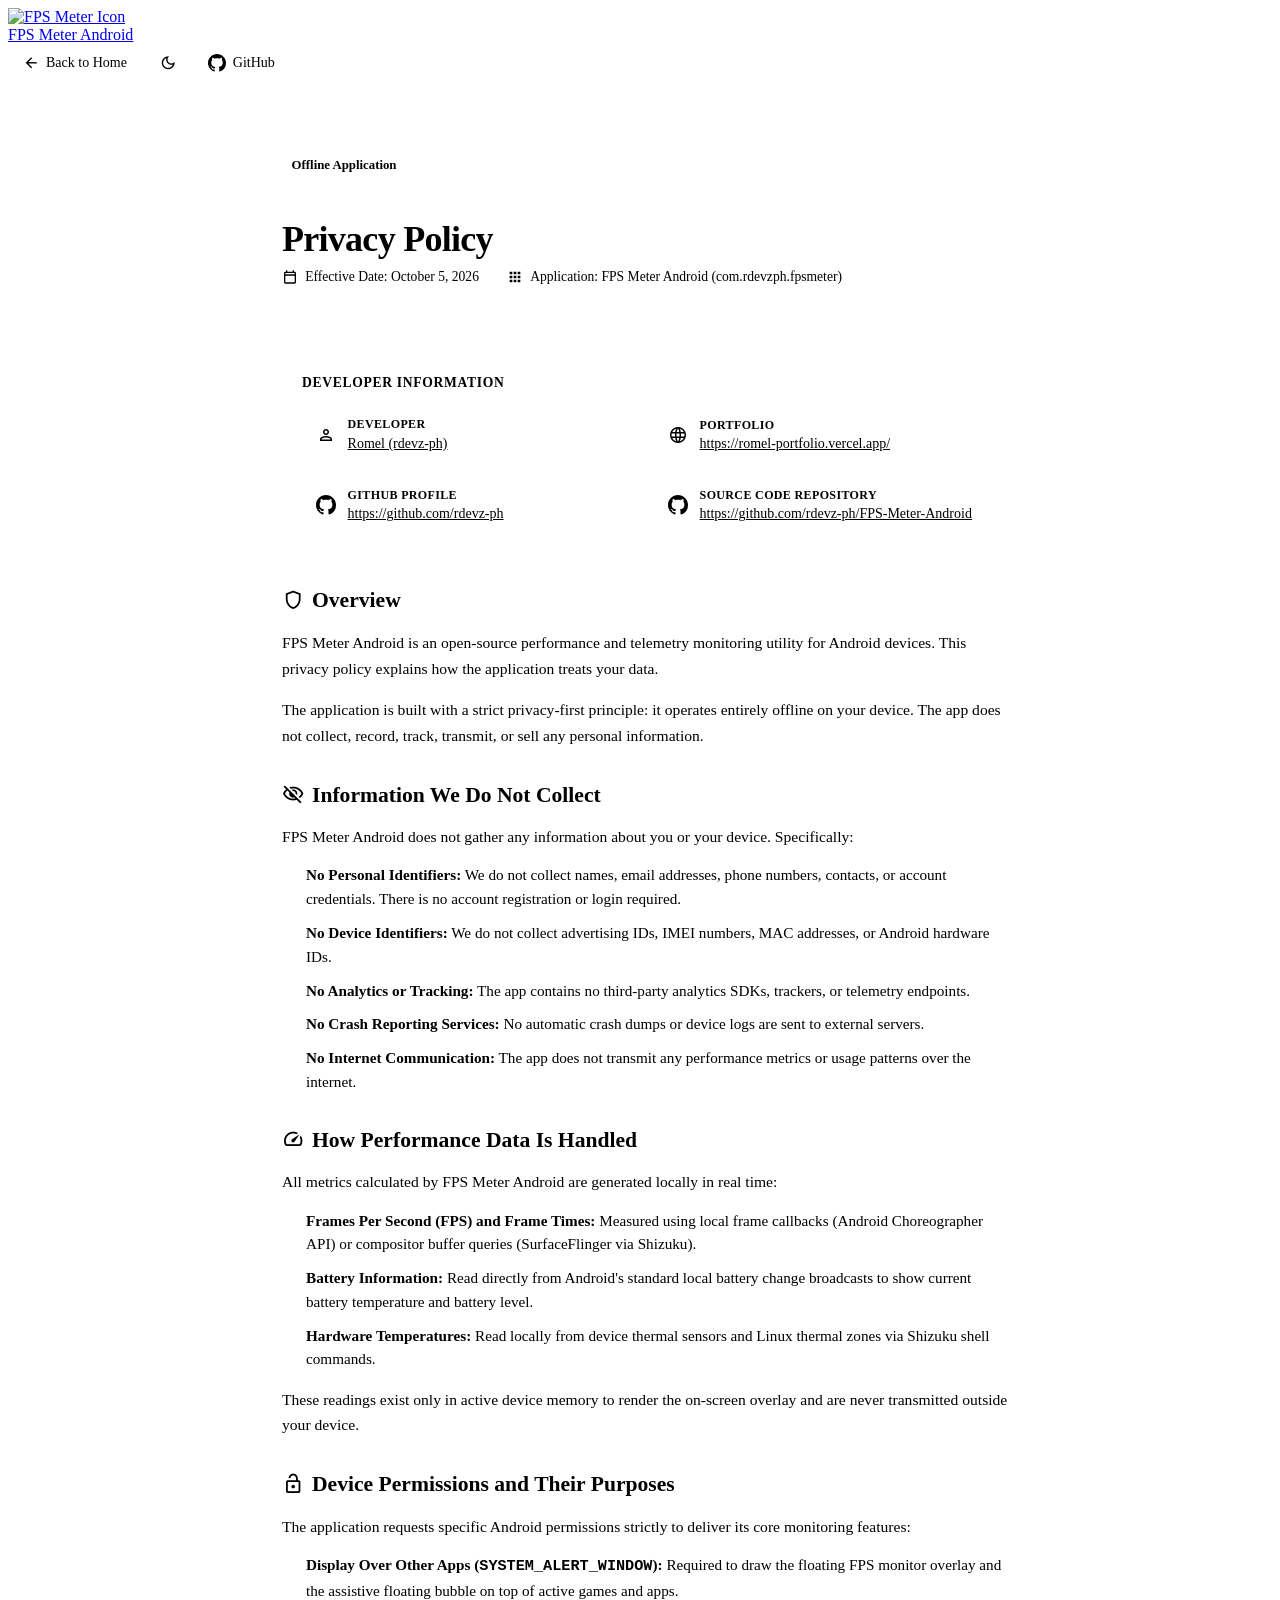
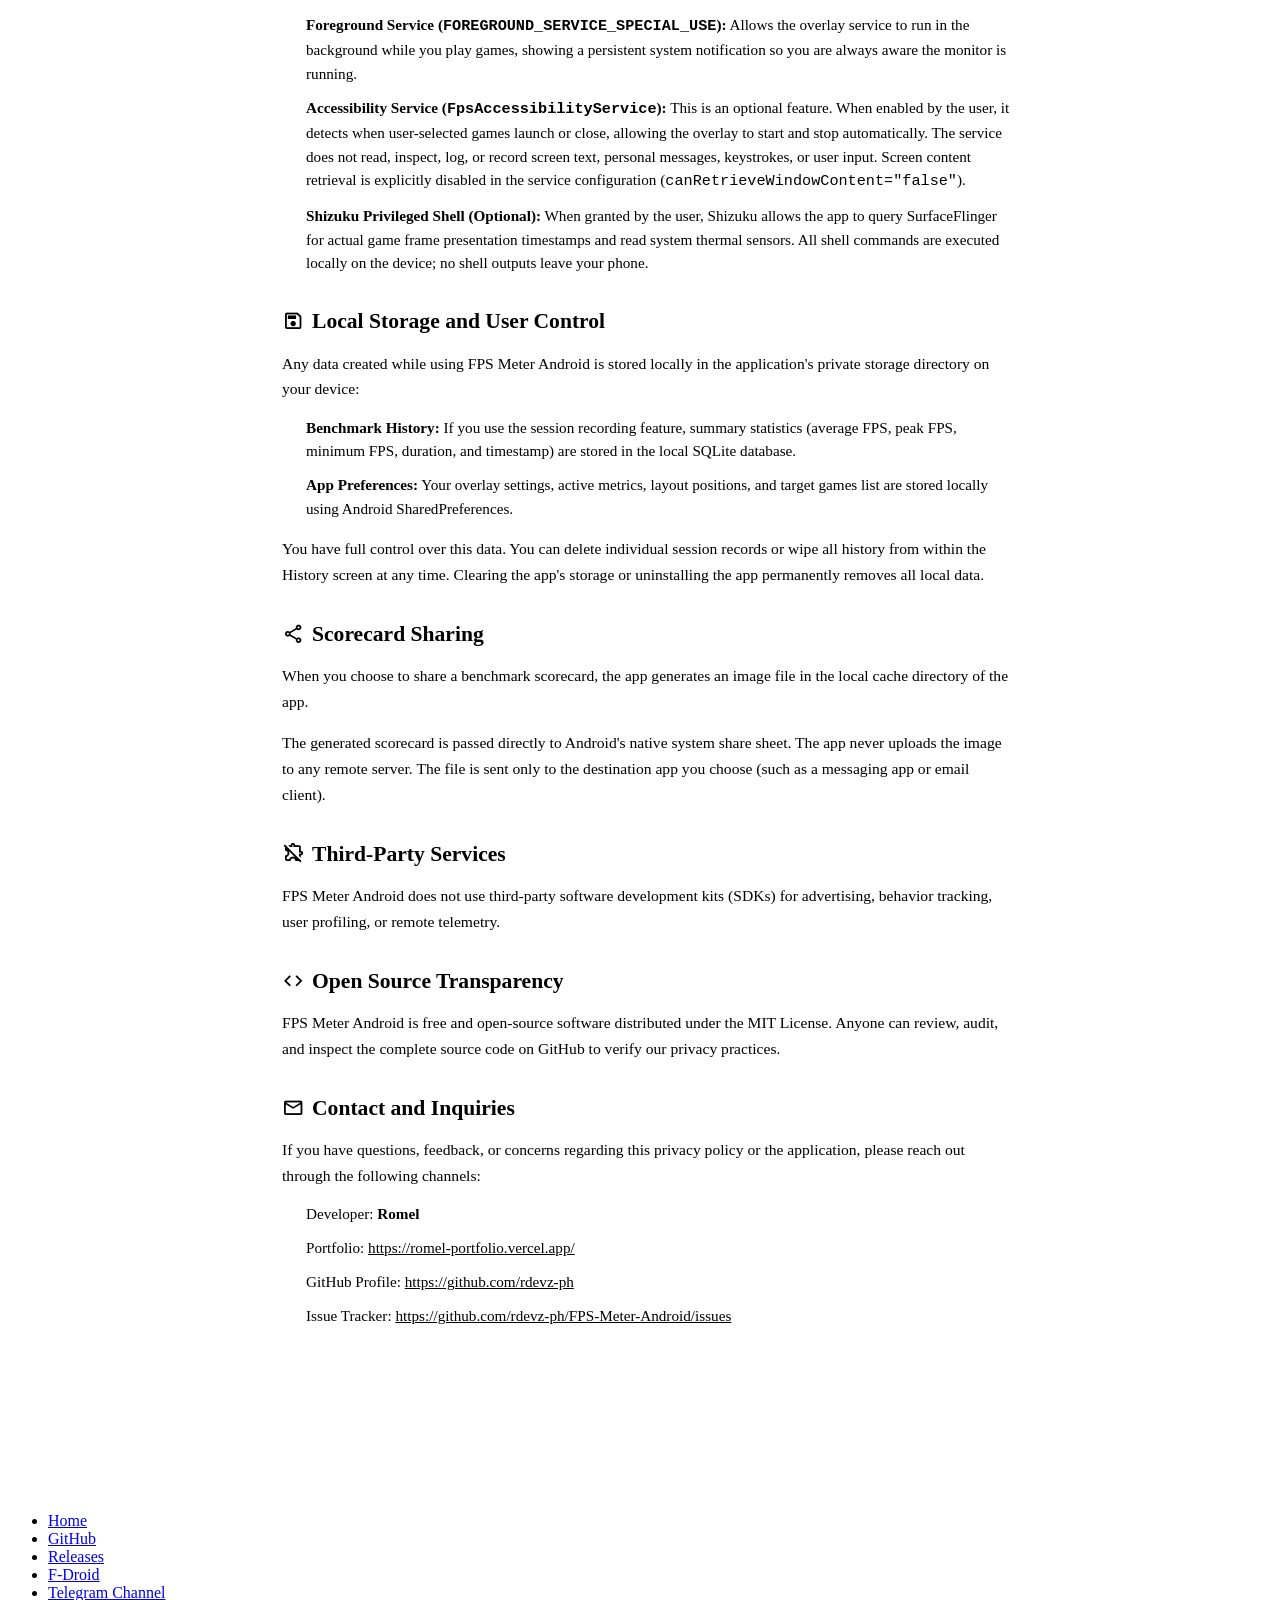
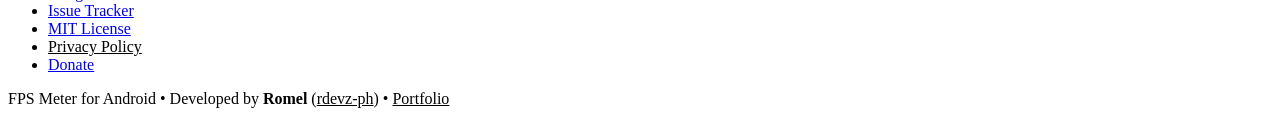
==== docs/privacy.html @ d5bd4526 "feat: bump version to 2.8, add single-line overlay, and telegram link - Bump versionName to 2.8 - Ad" ====
<!DOCTYPE html>
<html lang="en" data-theme="dark">

<head>
  <meta charset="UTF-8">
  <meta name="viewport" content="width=device-width, initial-scale=1.0">
  <title>Privacy Policy - FPS Meter for Android</title>

  <!-- SEO & Social Meta -->
  <meta name="description"
    content="Privacy Policy for FPS Meter Android. 100% offline, zero data collection, zero analytics, and zero tracking.">
  <meta name="keywords"
    content="FPS Meter, Android, Privacy Policy, Offline, Open Source, Shizuku">
  <meta name="author" content="Romel (rdevz-ph)">

  <meta property="og:title" content="Privacy Policy - FPS Meter for Android">
  <meta property="og:description"
    content="Privacy Policy for FPS Meter Android. 100% offline, zero data collection, zero analytics, and zero tracking.">
  <meta property="og:image" content="assets/icon.png">
  <meta property="og:type" content="website">

  <!-- Favicon -->
  <link rel="icon" type="image/png" href="assets/icon.png">
  <link rel="apple-touch-icon" href="assets/icon.png">

  <!-- Google Fonts: Roboto & JetBrains Mono -->
  <link rel="preconnect" href="https://fonts.googleapis.com">
  <link rel="preconnect" href="https://fonts.gstatic.com" crossorigin>
  <link
    href="https://fonts.googleapis.com/css2?family=Roboto:wght@400;500;700&family=JetBrains+Mono:wght@500;600&display=swap"
    rel="stylesheet">

  <!-- Material Symbols Outlined -->
  <link
    href="https://fonts.googleapis.com/css2?family=Material+Symbols+Outlined:opsz,wght,FILL,GRAD@20..48,100..700,0..1,-50..200"
    rel="stylesheet">

  <link rel="stylesheet" href="style.css">

  <style>
    *, *::before, *::after {
      box-sizing: border-box;
    }

    body {
      overflow-x: hidden;
      width: 100%;
    }

    .policy-container {
      max-width: 860px;
      margin: 0 auto;
      padding: 2rem 1.5rem 5rem;
      width: 100%;
    }

    .policy-card {
      background-color: var(--md-sys-color-surface-container);
      border: 1px solid var(--md-sys-color-outline-variant);
      border-radius: var(--md-sys-shape-corner-extra-large);
      padding: 2.5rem;
      margin-bottom: 2rem;
      width: 100%;
    }

    .policy-header {
      margin-bottom: 2rem;
      border-bottom: 1px solid var(--md-sys-color-outline-variant);
      padding-bottom: 1.5rem;
    }

    .policy-title {
      font-size: 2.25rem;
      font-weight: 700;
      color: var(--md-sys-color-on-surface);
      margin-bottom: 0.5rem;
      letter-spacing: -0.02em;
      line-height: 1.2;
    }

    .policy-meta {
      display: flex;
      flex-wrap: wrap;
      align-items: center;
      gap: 0.75rem 1.75rem;
      font-size: 0.85rem;
      color: var(--md-sys-color-on-surface-variant);
    }

    .policy-meta-item {
      display: inline-flex;
      align-items: center;
      gap: 0.45rem;
      min-width: 0;
    }

    .policy-meta-icon {
      width: 16px;
      height: 16px;
      flex-shrink: 0;
      color: var(--md-sys-color-on-surface-variant);
      display: inline-block;
      user-select: none;
      -webkit-user-select: none;
    }

    .policy-meta-text {
      line-height: 1.25;
      font-size: 0.85rem;
      overflow-wrap: anywhere;
    }

    /* Responsive Developer Information Box */
    .dev-box {
      background-color: var(--md-sys-color-surface-container-high);
      border: 1px solid var(--md-sys-color-outline-variant);
      border-radius: var(--md-sys-shape-corner-large);
      padding: 1.25rem;
      margin: 1.5rem 0 2rem;
    }

    .dev-box h3 {
      font-size: 0.85rem;
      font-weight: 600;
      color: var(--md-sys-color-primary);
      margin-bottom: 0.85rem;
      text-transform: uppercase;
      letter-spacing: 0.05em;
    }

    .dev-grid {
      display: grid;
      grid-template-columns: repeat(auto-fit, minmax(280px, 1fr));
      gap: 0.75rem;
    }

    .dev-item {
      display: flex;
      align-items: center;
      gap: 0.75rem;
      padding: 0.75rem 0.85rem;
      background-color: var(--md-sys-color-surface-container);
      border: 1px solid var(--md-sys-color-outline-variant);
      border-radius: var(--md-sys-shape-corner-medium);
      min-width: 0;
    }

    .dev-icon {
      color: var(--md-sys-color-primary);
      font-size: 1.25rem;
      width: 1.25rem;
      height: 1.25rem;
      display: inline-flex;
      align-items: center;
      justify-content: center;
      flex-shrink: 0;
      line-height: 1;
    }

    .dev-info {
      display: flex;
      flex-direction: column;
      gap: 0.2rem;
      min-width: 0;
      flex: 1;
    }

    .dev-label {
      font-size: 0.75rem;
      font-weight: 600;
      color: var(--md-sys-color-on-surface-variant);
      text-transform: uppercase;
      letter-spacing: 0.03em;
    }

    .dev-value {
      font-size: 0.9rem;
      color: var(--md-sys-color-on-surface);
      overflow-wrap: anywhere;
      word-break: break-word;
    }

    .dev-link {
      font-size: 0.875rem;
      color: var(--md-sys-color-primary);
      text-decoration: underline;
      font-weight: 500;
      overflow-wrap: anywhere;
      word-break: break-all;
      transition: opacity 0.2s ease;
    }

    .dev-link:hover {
      opacity: 0.8;
    }

    .policy-section {
      margin-bottom: 2rem;
    }

    .policy-section:last-child {
      margin-bottom: 0;
    }

    .policy-section h2 {
      font-size: 1.35rem;
      font-weight: 600;
      color: var(--md-sys-color-on-surface);
      margin-bottom: 0.85rem;
      display: flex;
      align-items: center;
      gap: 0.5rem;
      line-height: 1.3;
    }

    .policy-section h2 .material-symbols-outlined {
      color: var(--md-sys-color-primary);
      font-size: 1.4rem;
      flex-shrink: 0;
    }

    .policy-section p {
      font-size: 0.975rem;
      color: var(--md-sys-color-on-surface-variant);
      line-height: 1.65;
      margin-bottom: 0.85rem;
      overflow-wrap: anywhere;
    }

    .policy-section a {
      color: var(--md-sys-color-primary);
      text-decoration: underline;
      overflow-wrap: anywhere;
      word-break: break-all;
    }

    .policy-section ul {
      list-style: none;
      padding-left: 0;
      margin: 0.75rem 0 1rem;
      display: flex;
      flex-direction: column;
      gap: 0.65rem;
    }

    .policy-section ul li {
      position: relative;
      padding-left: 1.5rem;
      font-size: 0.95rem;
      color: var(--md-sys-color-on-surface-variant);
      line-height: 1.55;
      overflow-wrap: anywhere;
    }

    .policy-section ul li::before {
      content: "";
      position: absolute;
      left: 0.35rem;
      top: 0.55rem;
      width: 6px;
      height: 6px;
      border-radius: 50%;
      background-color: var(--md-sys-color-primary);
    }

    .policy-section strong {
      color: var(--md-sys-color-on-surface);
    }

    .policy-badge {
      display: inline-block;
      padding: 0.2rem 0.6rem;
      font-size: 0.8rem;
      font-weight: 600;
      border-radius: var(--md-sys-shape-corner-small);
      background-color: var(--md-sys-color-primary-container);
      color: var(--md-sys-color-on-primary-container);
      margin-bottom: 0.75rem;
    }

    /* Navigation Action Buttons */
    .nav-actions {
      display: flex;
      align-items: center;
      gap: 0.5rem;
    }

    .nav-btn-link {
      display: inline-flex;
      align-items: center;
      gap: 0.4rem;
      color: var(--md-sys-color-on-surface);
      font-size: 0.875rem;
      font-weight: 500;
      text-decoration: none;
      padding: 0.5rem 0.85rem;
      border-radius: var(--md-sys-shape-corner-full);
      background-color: var(--md-sys-color-surface-container-high);
      border: 1px solid var(--md-sys-color-outline-variant);
      transition: background-color 0.2s ease, color 0.2s ease;
      white-space: nowrap;
    }

    .nav-btn-link:hover {
      background-color: var(--md-sys-color-surface-container-highest);
      color: var(--md-sys-color-primary);
    }

    .theme-btn-round {
      background: transparent;
      border: 1px solid var(--md-sys-color-outline-variant);
      cursor: pointer;
      color: var(--md-sys-color-on-surface);
      display: flex;
      align-items: center;
      justify-content: center;
      width: 2.4rem;
      height: 2.4rem;
      border-radius: 50%;
      background-color: var(--md-sys-color-surface-container-high);
      transition: background-color 0.2s ease, color 0.2s ease;
    }

    .theme-btn-round:hover {
      background-color: var(--md-sys-color-surface-container-highest);
      color: var(--md-sys-color-primary);
    }

    /* Media Queries for Small Screens */
    @media (max-width: 768px) {
      .policy-container {
        padding: 1.25rem 1rem 3.5rem;
      }

      .policy-card {
        padding: 1.75rem 1.25rem;
        border-radius: var(--md-sys-shape-corner-large);
      }

      .policy-title {
        font-size: 1.85rem;
      }

      .dev-grid {
        grid-template-columns: 1fr;
      }
    }

    @media (max-width: 640px) {
      .nav-btn-text {
        display: none;
      }

      .nav-btn-link {
        padding: 0;
        width: 2.4rem;
        height: 2.4rem;
        border-radius: 50%;
        justify-content: center;
      }

      .header-content {
        padding: 0 0.75rem;
      }

      .brand-title {
        font-size: 0.95rem;
      }
    }

    @media (max-width: 480px) {
      .policy-container {
        padding: 0.75rem 0.5rem 2.5rem;
      }

      .policy-card {
        padding: 1.25rem 0.85rem;
        border-radius: var(--md-sys-shape-corner-large);
      }

      .policy-header {
        margin-bottom: 1.5rem;
        padding-bottom: 1.15rem;
      }

      .policy-title {
        font-size: 1.55rem;
      }

      .policy-meta {
        flex-direction: column;
        align-items: flex-start;
        gap: 0.45rem;
      }

      .dev-box {
        padding: 0.95rem 0.75rem;
        margin: 1.25rem 0 1.5rem;
      }

      .dev-item {
        padding: 0.65rem 0.75rem;
      }

      .policy-section h2 {
        font-size: 1.15rem;
      }

      .policy-section p,
      .policy-section ul li {
        font-size: 0.9rem;
      }

      .nav-actions {
        gap: 0.35rem;
      }

      .nav-btn-link,
      .theme-btn-round {
        width: 2.15rem;
        height: 2.15rem;
      }
    }
  </style>
</head>

<body>

  <!-- Top App Bar -->
  <header class="m3-top-app-bar">
    <div class="container header-content">
      <a href="index.html" class="brand-link">
        <img src="assets/icon.png" alt="FPS Meter Icon" class="brand-icon">
        <div class="brand-title">
          FPS Meter
          <span class="brand-badge">Android</span>
        </div>
      </a>

      <!-- Quick Action Buttons -->
      <div class="nav-actions">
        <a href="index.html" class="nav-btn-link" title="Back to Home">
          <span class="material-symbols-outlined" style="font-size: 1.15rem;">arrow_back</span>
          <span class="nav-btn-text">Back to Home</span>
        </a>

        <!-- Theme Switcher -->
        <button id="theme-toggle-btn" class="theme-btn-round" aria-label="Toggle Theme" title="Theme (Dark / AMOLED / Light)">
          <span class="material-symbols-outlined" id="theme-icon" style="font-size: 1.15rem;">dark_mode</span>
        </button>

        <a href="https://github.com/rdevz-ph/FPS-Meter-Android" target="_blank" rel="noopener noreferrer" class="nav-btn-link" title="GitHub Repository">
          <svg viewBox="0 0 24 24" width="18" height="18" fill="currentColor" aria-hidden="true">
            <path d="M12 0C5.37 0 0 5.37 0 12c0 5.31 3.435 9.795 8.205 11.385.6.105.825-.255.825-.57 0-.285-.015-1.23-.015-2.235-3.015.555-3.795-.735-4.035-1.41-.135-.345-.72-1.41-1.23-1.695-.42-.225-1.02-.78-.015-.795.945-.015 1.62.87 1.845 1.23 1.08 1.815 2.805 1.305 3.495.99.105-.78.42-1.305.765-1.605-2.67-.3-5.46-1.335-5.46-5.925 0-1.305.465-2.385 1.23-3.225-.12-.3-.54-1.53.12-3.18 0 0 1.005-.315 3.3 1.23.96-.27 1.98-.405 3-.405s2.04.135 3 .405c2.295-1.56 3.3-1.23 3.3-1.23.66 1.65.24 2.88.12 3.18.765.84 1.23 1.905 1.23 3.225 0 4.605-2.805 5.625-5.475 5.925.435.375.81 1.095.81 2.22 0 1.605-.015 2.895-.015 3.3 0 .315.225.69.825.57A12.02 12.02 0 0 0 24 12c0-6.63-5.37-12-12-12z"/>
          </svg>
          <span class="nav-btn-text">GitHub</span>
        </a>
      </div>
    </div>
  </header>

  <!-- Main Content -->
  <main class="policy-container">
    <article class="policy-card">
      <div class="policy-header">
        <span class="policy-badge">Offline Application</span>
        <h1 class="policy-title">Privacy Policy</h1>
        <div class="policy-meta">
          <div class="policy-meta-item">
            <svg class="policy-meta-icon" viewBox="0 0 24 24" width="16" height="16" fill="currentColor" aria-hidden="true">
              <path d="M19 4h-1V2h-2v2H8V2H6v2H5c-1.11 0-1.99.9-1.99 2L3 20c0 1.1.89 2 2 2h14c1.1 0 2-.9 2-2V6c0-1.1-.9-2-2-2zm0 16H5V10h14v10zm0-12H5V6h14v2z"/>
            </svg>
            <span class="policy-meta-text">Effective Date: October 5, 2026</span>
          </div>
          <div class="policy-meta-item">
            <svg class="policy-meta-icon" viewBox="0 0 24 24" width="16" height="16" fill="currentColor" aria-hidden="true">
              <path d="M4 8h4V4H4v4zm6 12h4v-4h-4v4zm-6 0h4v-4H4v4zm0-6h4v-4H4v4zm6 0h4v-4h-4v4zm6-10v4h4V4h-4zm-6 4h4V4h-4v4zm6 6h4v-4h-4v4zm0 6h4v-4h-4v4z"/>
            </svg>
            <span class="policy-meta-text">Application: FPS Meter Android (com.rdevzph.fpsmeter)</span>
          </div>
        </div>
      </div>

      <!-- Developer Information Box -->
      <div class="dev-box">
        <h3>Developer Information</h3>
        <div class="dev-grid">
          <div class="dev-item">
            <span class="material-symbols-outlined dev-icon">person</span>
            <div class="dev-info">
              <span class="dev-label">Developer</span>
              <span class="dev-value"><a href="https://github.com/rdevz-ph" target="_blank" rel="noopener noreferrer" class="dev-link">Romel (rdevz-ph)</a></span>
            </div>
          </div>
          <div class="dev-item">
            <span class="material-symbols-outlined dev-icon">language</span>
            <div class="dev-info">
              <span class="dev-label">Portfolio</span>
              <a href="https://romel-portfolio.vercel.app/" target="_blank" rel="noopener noreferrer" class="dev-link">https://romel-portfolio.vercel.app/</a>
            </div>
          </div>
          <div class="dev-item">
            <svg class="dev-icon" viewBox="0 0 24 24" width="18" height="18" fill="currentColor" aria-hidden="true">
              <path d="M12 0C5.37 0 0 5.37 0 12c0 5.31 3.435 9.795 8.205 11.385.6.105.825-.255.825-.57 0-.285-.015-1.23-.015-2.235-3.015.555-3.795-.735-4.035-1.41-.135-.345-.72-1.41-1.23-1.695-.42-.225-1.02-.78-.015-.795.945-.015 1.62.87 1.845 1.23 1.08 1.815 2.805 1.305 3.495.99.105-.78.42-1.305.765-1.605-2.67-.3-5.46-1.335-5.46-5.925 0-1.305.465-2.385 1.23-3.225-.12-.3-.54-1.53.12-3.18 0 0 1.005-.315 3.3 1.23.96-.27 1.98-.405 3-.405s2.04.135 3 .405c2.295-1.56 3.3-1.23 3.3-1.23.66 1.65.24 2.88.12 3.18.765.84 1.23 1.905 1.23 3.225 0 4.605-2.805 5.625-5.475 5.925.435.375.81 1.095.81 2.22 0 1.605-.015 2.895-.015 3.3 0 .315.225.69.825.57A12.02 12.02 0 0 0 24 12c0-6.63-5.37-12-12-12z"/>
            </svg>
            <div class="dev-info">
              <span class="dev-label">GitHub Profile</span>
              <a href="https://github.com/rdevz-ph" target="_blank" rel="noopener noreferrer" class="dev-link">https://github.com/rdevz-ph</a>
            </div>
          </div>
          <div class="dev-item">
            <svg class="dev-icon" viewBox="0 0 24 24" width="18" height="18" fill="currentColor" aria-hidden="true">
              <path d="M12 0C5.37 0 0 5.37 0 12c0 5.31 3.435 9.795 8.205 11.385.6.105.825-.255.825-.57 0-.285-.015-1.23-.015-2.235-3.015.555-3.795-.735-4.035-1.41-.135-.345-.72-1.41-1.23-1.695-.42-.225-1.02-.78-.015-.795.945-.015 1.62.87 1.845 1.23 1.08 1.815 2.805 1.305 3.495.99.105-.78.42-1.305.765-1.605-2.67-.3-5.46-1.335-5.46-5.925 0-1.305.465-2.385 1.23-3.225-.12-.3-.54-1.53.12-3.18 0 0 1.005-.315 3.3 1.23.96-.27 1.98-.405 3-.405s2.04.135 3 .405c2.295-1.56 3.3-1.23 3.3-1.23.66 1.65.24 2.88.12 3.18.765.84 1.23 1.905 1.23 3.225 0 4.605-2.805 5.625-5.475 5.925.435.375.81 1.095.81 2.22 0 1.605-.015 2.895-.015 3.3 0 .315.225.69.825.57A12.02 12.02 0 0 0 24 12c0-6.63-5.37-12-12-12z"/>
            </svg>
            <div class="dev-info">
              <span class="dev-label">Source Code Repository</span>
              <a href="https://github.com/rdevz-ph/FPS-Meter-Android" target="_blank" rel="noopener noreferrer" class="dev-link">https://github.com/rdevz-ph/FPS-Meter-Android</a>
            </div>
          </div>
        </div>
      </div>

      <!-- Section 1: Overview -->
      <section class="policy-section">
        <h2>
          <span class="material-symbols-outlined">shield</span>
          Overview
        </h2>
        <p>
          FPS Meter Android is an open-source performance and telemetry monitoring utility for Android devices. This privacy policy explains how the application treats your data.
        </p>
        <p>
          The application is built with a strict privacy-first principle: it operates entirely offline on your device. The app does not collect, record, track, transmit, or sell any personal information.
        </p>
      </section>

      <!-- Section 2: Zero Data Collection -->
      <section class="policy-section">
        <h2>
          <span class="material-symbols-outlined">visibility_off</span>
          Information We Do Not Collect
        </h2>
        <p>
          FPS Meter Android does not gather any information about you or your device. Specifically:
        </p>
        <ul>
          <li><strong>No Personal Identifiers:</strong> We do not collect names, email addresses, phone numbers, contacts, or account credentials. There is no account registration or login required.</li>
          <li><strong>No Device Identifiers:</strong> We do not collect advertising IDs, IMEI numbers, MAC addresses, or Android hardware IDs.</li>
          <li><strong>No Analytics or Tracking:</strong> The app contains no third-party analytics SDKs, trackers, or telemetry endpoints.</li>
          <li><strong>No Crash Reporting Services:</strong> No automatic crash dumps or device logs are sent to external servers.</li>
          <li><strong>No Internet Communication:</strong> The app does not transmit any performance metrics or usage patterns over the internet.</li>
        </ul>
      </section>

      <!-- Section 3: Telemetry Processing -->
      <section class="policy-section">
        <h2>
          <span class="material-symbols-outlined">speed</span>
          How Performance Data Is Handled
        </h2>
        <p>
          All metrics calculated by FPS Meter Android are generated locally in real time:
        </p>
        <ul>
          <li><strong>Frames Per Second (FPS) and Frame Times:</strong> Measured using local frame callbacks (Android Choreographer API) or compositor buffer queries (SurfaceFlinger via Shizuku).</li>
          <li><strong>Battery Information:</strong> Read directly from Android's standard local battery change broadcasts to show current battery temperature and battery level.</li>
          <li><strong>Hardware Temperatures:</strong> Read locally from device thermal sensors and Linux thermal zones via Shizuku shell commands.</li>
        </ul>
        <p>
          These readings exist only in active device memory to render the on-screen overlay and are never transmitted outside your device.
        </p>
      </section>

      <!-- Section 4: Permissions -->
      <section class="policy-section">
        <h2>
          <span class="material-symbols-outlined">lock_open</span>
          Device Permissions and Their Purposes
        </h2>
        <p>
          The application requests specific Android permissions strictly to deliver its core monitoring features:
        </p>
        <ul>
          <li>
            <strong>Display Over Other Apps (<code>SYSTEM_ALERT_WINDOW</code>):</strong>
            Required to draw the floating FPS monitor overlay and the assistive floating bubble on top of active games and apps.
          </li>
          <li>
            <strong>Foreground Service (<code>FOREGROUND_SERVICE_SPECIAL_USE</code>):</strong>
            Allows the overlay service to run in the background while you play games, showing a persistent system notification so you are always aware the monitor is running.
          </li>
          <li>
            <strong>Accessibility Service (<code>FpsAccessibilityService</code>):</strong>
            This is an optional feature. When enabled by the user, it detects when user-selected games launch or close, allowing the overlay to start and stop automatically. The service does not read, inspect, log, or record screen text, personal messages, keystrokes, or user input. Screen content retrieval is explicitly disabled in the service configuration (<code>canRetrieveWindowContent="false"</code>).
          </li>
          <li>
            <strong>Shizuku Privileged Shell (Optional):</strong>
            When granted by the user, Shizuku allows the app to query SurfaceFlinger for actual game frame presentation timestamps and read system thermal sensors. All shell commands are executed locally on the device; no shell outputs leave your phone.
          </li>
        </ul>
      </section>

      <!-- Section 5: Local Storage -->
      <section class="policy-section">
        <h2>
          <span class="material-symbols-outlined">save</span>
          Local Storage and User Control
        </h2>
        <p>
          Any data created while using FPS Meter Android is stored locally in the application's private storage directory on your device:
        </p>
        <ul>
          <li><strong>Benchmark History:</strong> If you use the session recording feature, summary statistics (average FPS, peak FPS, minimum FPS, duration, and timestamp) are stored in the local SQLite database.</li>
          <li><strong>App Preferences:</strong> Your overlay settings, active metrics, layout positions, and target games list are stored locally using Android SharedPreferences.</li>
        </ul>
        <p>
          You have full control over this data. You can delete individual session records or wipe all history from within the History screen at any time. Clearing the app's storage or uninstalling the app permanently removes all local data.
        </p>
      </section>

      <!-- Section 6: Sharing Scorecards -->
      <section class="policy-section">
        <h2>
          <span class="material-symbols-outlined">share</span>
          Scorecard Sharing
        </h2>
        <p>
          When you choose to share a benchmark scorecard, the app generates an image file in the local cache directory of the app.
        </p>
        <p>
          The generated scorecard is passed directly to Android's native system share sheet. The app never uploads the image to any remote server. The file is sent only to the destination app you choose (such as a messaging app or email client).
        </p>
      </section>

      <!-- Section 7: Third-Party Services -->
      <section class="policy-section">
        <h2>
          <span class="material-symbols-outlined">extension_off</span>
          Third-Party Services
        </h2>
        <p>
          FPS Meter Android does not use third-party software development kits (SDKs) for advertising, behavior tracking, user profiling, or remote telemetry.
        </p>
      </section>

      <!-- Section 8: Open Source Transparency -->
      <section class="policy-section">
        <h2>
          <span class="material-symbols-outlined">code</span>
          Open Source Transparency
        </h2>
        <p>
          FPS Meter Android is free and open-source software distributed under the MIT License. Anyone can review, audit, and inspect the complete source code on GitHub to verify our privacy practices.
        </p>
      </section>

      <!-- Section 9: Contact -->
      <section class="policy-section">
        <h2>
          <span class="material-symbols-outlined">mail</span>
          Contact and Inquiries
        </h2>
        <p>
          If you have questions, feedback, or concerns regarding this privacy policy or the application, please reach out through the following channels:
        </p>
        <ul>
          <li>Developer: <strong>Romel</strong></li>
          <li>Portfolio: <a href="https://romel-portfolio.vercel.app/" target="_blank" rel="noopener noreferrer">https://romel-portfolio.vercel.app/</a></li>
          <li>GitHub Profile: <a href="https://github.com/rdevz-ph" target="_blank" rel="noopener noreferrer">https://github.com/rdevz-ph</a></li>
          <li>Issue Tracker: <a href="https://github.com/rdevz-ph/FPS-Meter-Android/issues" target="_blank" rel="noopener noreferrer">https://github.com/rdevz-ph/FPS-Meter-Android/issues</a></li>
        </ul>
      </section>
    </article>
  </main>

  <!-- Footer -->
  <footer class="footer">
    <div class="container footer-content">
      <ul class="footer-links">
        <li><a href="index.html" class="footer-link">Home</a></li>
        <li><a href="https://github.com/rdevz-ph/FPS-Meter-Android" target="_blank" rel="noopener noreferrer" class="footer-link">GitHub</a></li>
        <li><a href="https://github.com/rdevz-ph/FPS-Meter-Android/releases" target="_blank" rel="noopener noreferrer" class="footer-link">Releases</a></li>
        <li><a href="https://f-droid.org/en/packages/com.rdevzph.fpsmeter/" target="_blank" rel="noopener noreferrer" class="footer-link">F-Droid</a></li>
        <li><a href="https://t.me/fpsmeterandroid" target="_blank" rel="noopener noreferrer" class="footer-link">Telegram Channel</a></li>
        <li><a href="https://github.com/rdevz-ph/FPS-Meter-Android/issues" target="_blank" rel="noopener noreferrer" class="footer-link">Issue Tracker</a></li>
        <li><a href="https://github.com/rdevz-ph/FPS-Meter-Android/blob/main/LICENSE" target="_blank" rel="noopener noreferrer" class="footer-link">MIT License</a></li>
        <li><a href="privacy.html" class="footer-link" style="color: var(--md-sys-color-primary); font-weight: 500;">Privacy Policy</a></li>
        <li><a href="donate.html" class="footer-link">Donate</a></li>
      </ul>

      <p class="footer-meta">
        FPS Meter for Android • Developed by <strong>Romel</strong> (<a href="https://github.com/rdevz-ph" target="_blank" rel="noopener noreferrer" style="color: inherit; text-decoration: underline;">rdevz-ph</a>) • <a href="https://romel-portfolio.vercel.app/" target="_blank" rel="noopener noreferrer" style="color: inherit; text-decoration: underline;">Portfolio</a>
      </p>
    </div>
  </footer>

  <!-- Theme Script -->
  <script>
    const THEMES = ['dark', 'amoled', 'light'];
    const THEME_ICONS = {
      'dark': 'dark_mode',
      'amoled': 'contrast',
      'light': 'light_mode'
    };
    const THEME_TITLES = {
      'dark': 'Theme: Dark (Default) - Click to switch to AMOLED Black',
      'amoled': 'Theme: AMOLED Black - Click to switch to Light',
      'light': 'Theme: Light - Click to switch to Dark'
    };

    const themeToggleBtn = document.getElementById('theme-toggle-btn');
    const themeIcon = document.getElementById('theme-icon');

    function applyTheme(themeName) {
      if (!THEMES.includes(themeName)) themeName = 'dark';
      document.documentElement.setAttribute('data-theme', themeName);
      if (themeIcon) themeIcon.textContent = THEME_ICONS[themeName] || 'dark_mode';
      if (themeToggleBtn) themeToggleBtn.title = THEME_TITLES[themeName] || 'Toggle Theme';
      try {
        localStorage.setItem('fpsmeter_theme', themeName);
      } catch (_) {}
    }

    const savedTheme = (() => {
      try {
        return localStorage.getItem('fpsmeter_theme');
      } catch (_) {
        return null;
      }
    })();

    if (savedTheme && THEMES.includes(savedTheme)) {
      applyTheme(savedTheme);
    } else {
      applyTheme('dark');
    }

    if (themeToggleBtn) {
      themeToggleBtn.addEventListener('click', () => {
        const current = document.documentElement.getAttribute('data-theme') || 'dark';
        const nextIdx = (THEMES.indexOf(current) + 1) % THEMES.length;
        applyTheme(THEMES[nextIdx]);
      });
    }
  </script>
</body>

</html>
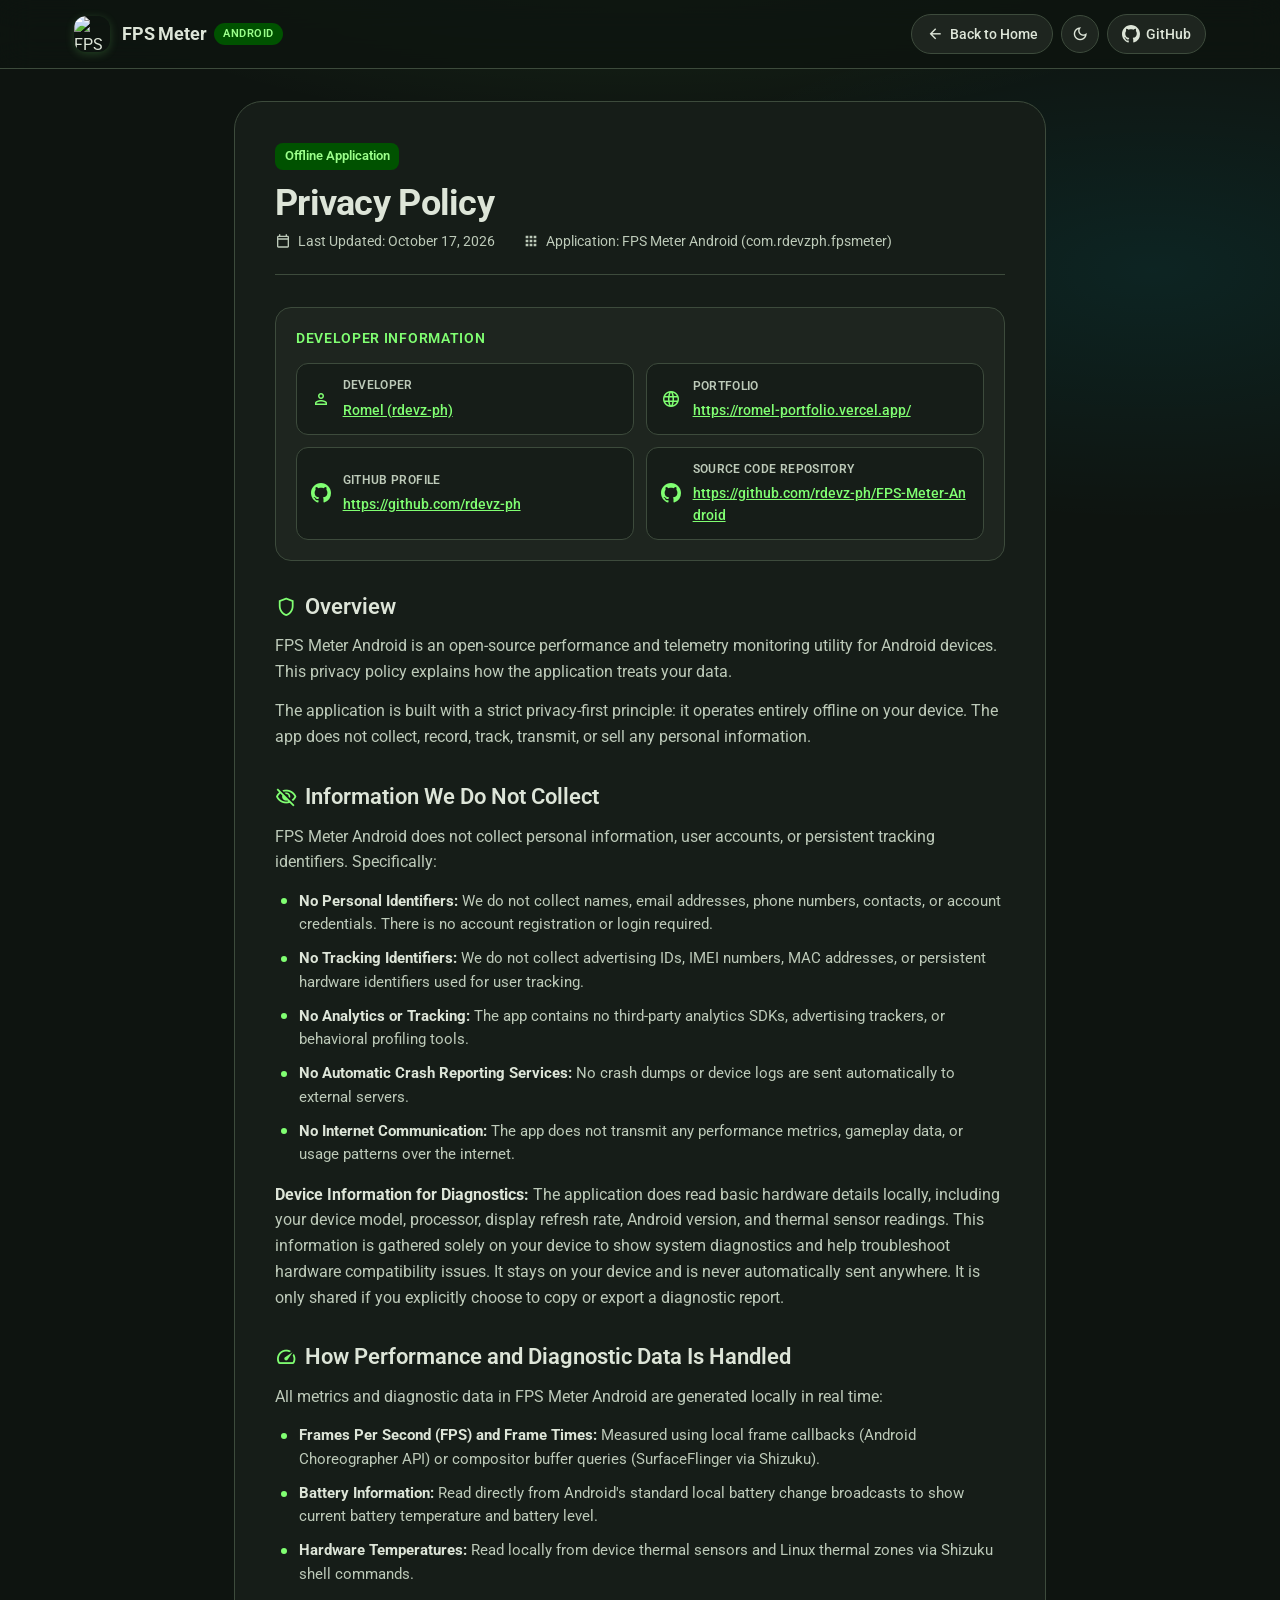
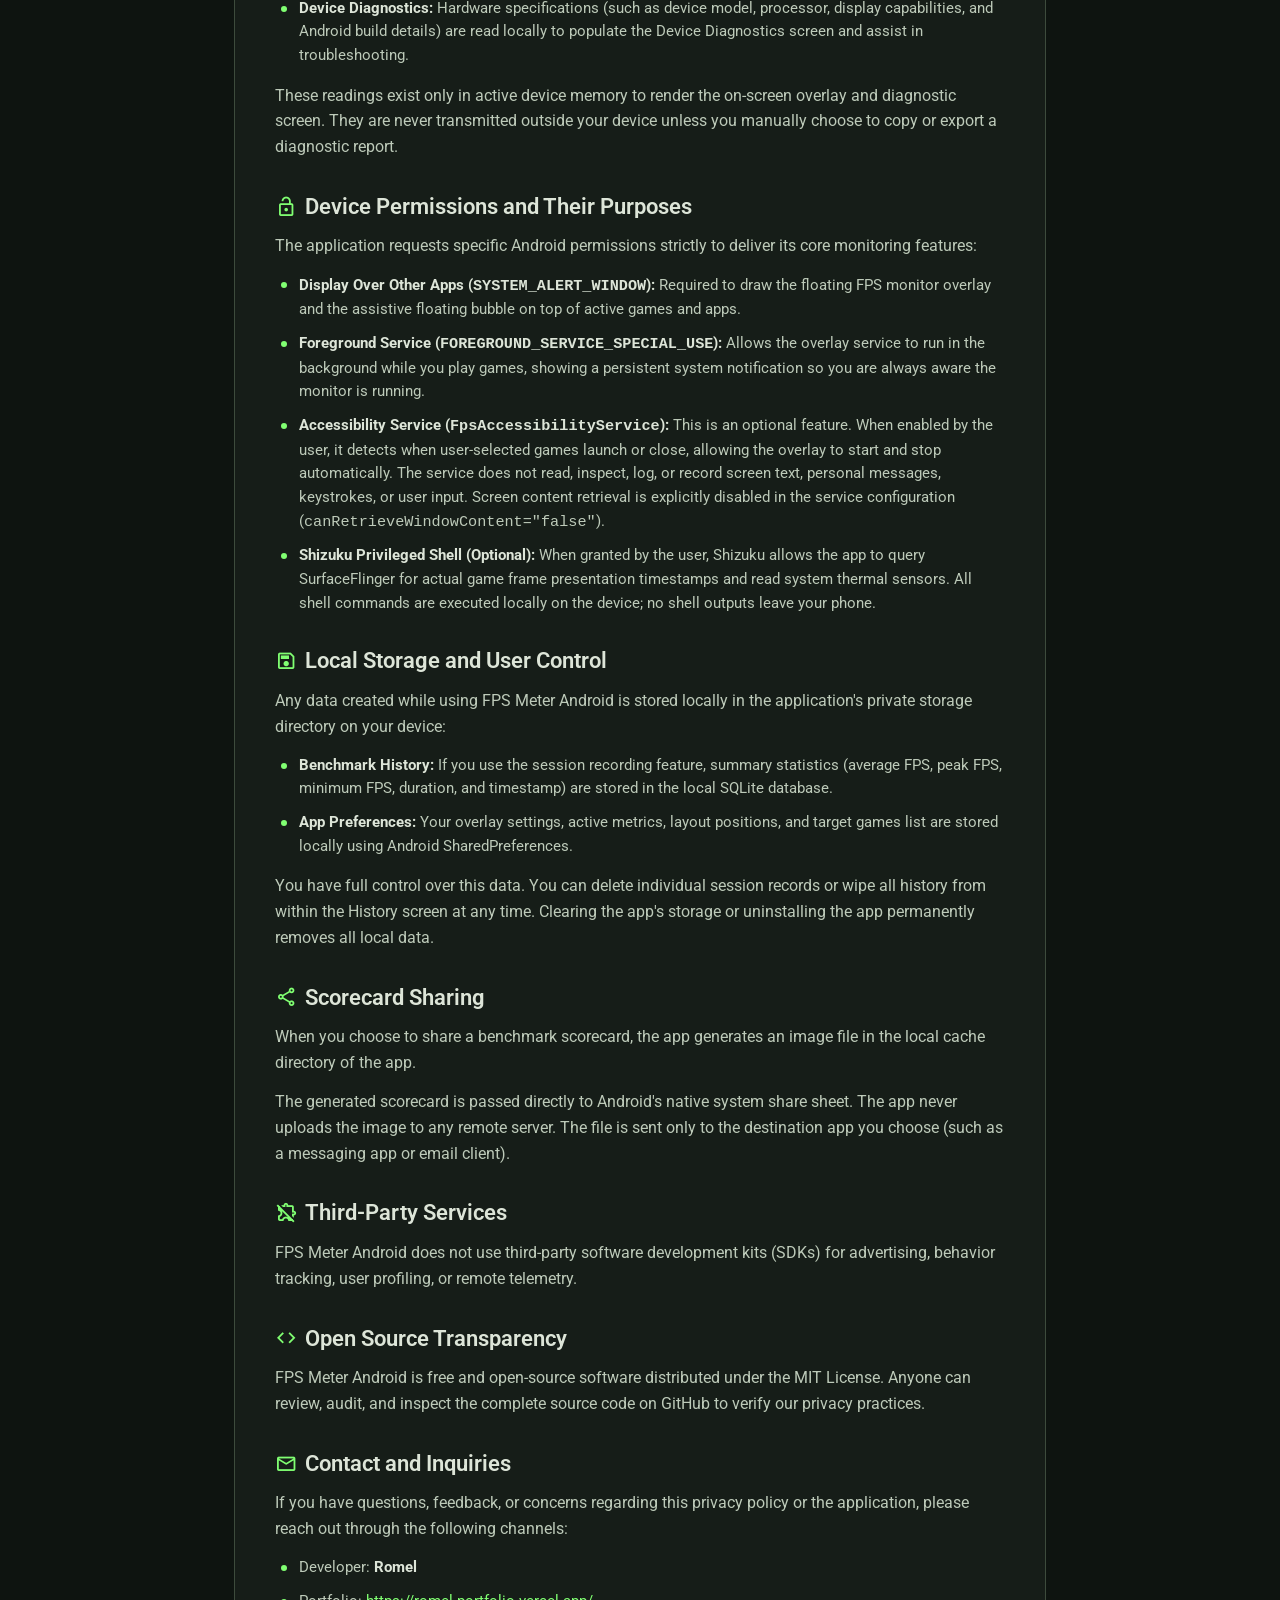
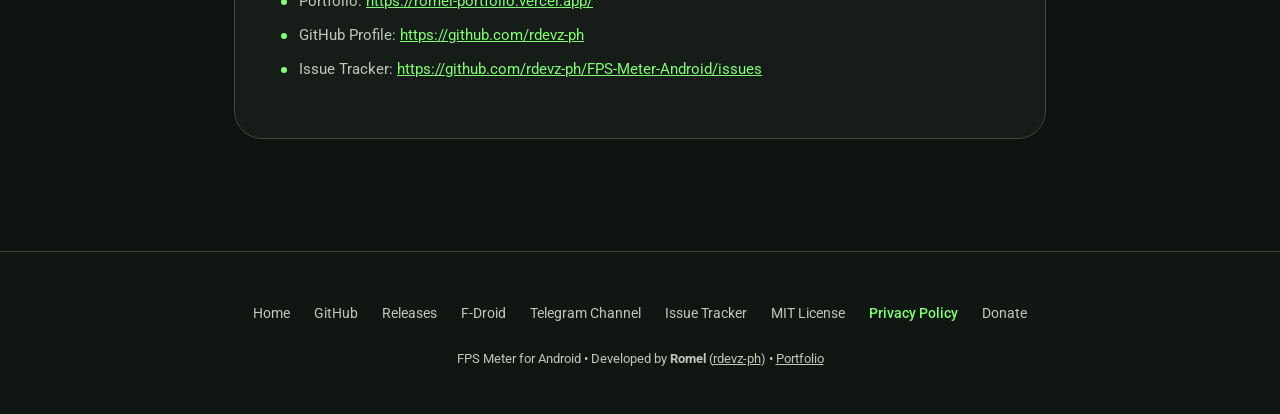
==== commit 61862523: "docs: update privacy policy" ====
--- a/docs/privacy.html
+++ b/docs/privacy.html
@@ -8,14 +8,14 @@
 
   <!-- SEO & Social Meta -->
   <meta name="description"
-    content="Privacy Policy for FPS Meter Android. 100% offline, zero data collection, zero analytics, and zero tracking.">
+    content="Privacy Policy for FPS Meter Android. 100% offline, zero personal data collection, zero analytics, and zero tracking.">
   <meta name="keywords"
     content="FPS Meter, Android, Privacy Policy, Offline, Open Source, Shizuku">
   <meta name="author" content="Romel (rdevz-ph)">
 
   <meta property="og:title" content="Privacy Policy - FPS Meter for Android">
   <meta property="og:description"
-    content="Privacy Policy for FPS Meter Android. 100% offline, zero data collection, zero analytics, and zero tracking.">
+    content="Privacy Policy for FPS Meter Android. 100% offline, zero personal data collection, zero analytics, and zero tracking.">
   <meta property="og:image" content="assets/icon.png">
   <meta property="og:type" content="website">
 
@@ -470,7 +470,7 @@
             <svg class="policy-meta-icon" viewBox="0 0 24 24" width="16" height="16" fill="currentColor" aria-hidden="true">
               <path d="M19 4h-1V2h-2v2H8V2H6v2H5c-1.11 0-1.99.9-1.99 2L3 20c0 1.1.89 2 2 2h14c1.1 0 2-.9 2-2V6c0-1.1-.9-2-2-2zm0 16H5V10h14v10zm0-12H5V6h14v2z"/>
             </svg>
-            <span class="policy-meta-text">Effective Date: October 5, 2026</span>
+            <span class="policy-meta-text">Last Updated: October 17, 2026</span>
           </div>
           <div class="policy-meta-item">
             <svg class="policy-meta-icon" viewBox="0 0 24 24" width="16" height="16" fill="currentColor" aria-hidden="true">
@@ -534,40 +534,44 @@
         </p>
       </section>
 
-      <!-- Section 2: Zero Data Collection -->
+      <!-- Section 2: Information We Do Not Collect -->
       <section class="policy-section">
         <h2>
           <span class="material-symbols-outlined">visibility_off</span>
           Information We Do Not Collect
         </h2>
         <p>
-          FPS Meter Android does not gather any information about you or your device. Specifically:
+          FPS Meter Android does not collect personal information, user accounts, or persistent tracking identifiers. Specifically:
         </p>
         <ul>
           <li><strong>No Personal Identifiers:</strong> We do not collect names, email addresses, phone numbers, contacts, or account credentials. There is no account registration or login required.</li>
-          <li><strong>No Device Identifiers:</strong> We do not collect advertising IDs, IMEI numbers, MAC addresses, or Android hardware IDs.</li>
-          <li><strong>No Analytics or Tracking:</strong> The app contains no third-party analytics SDKs, trackers, or telemetry endpoints.</li>
-          <li><strong>No Crash Reporting Services:</strong> No automatic crash dumps or device logs are sent to external servers.</li>
-          <li><strong>No Internet Communication:</strong> The app does not transmit any performance metrics or usage patterns over the internet.</li>
+          <li><strong>No Tracking Identifiers:</strong> We do not collect advertising IDs, IMEI numbers, MAC addresses, or persistent hardware identifiers used for user tracking.</li>
+          <li><strong>No Analytics or Tracking:</strong> The app contains no third-party analytics SDKs, advertising trackers, or behavioral profiling tools.</li>
+          <li><strong>No Automatic Crash Reporting Services:</strong> No crash dumps or device logs are sent automatically to external servers.</li>
+          <li><strong>No Internet Communication:</strong> The app does not transmit any performance metrics, gameplay data, or usage patterns over the internet.</li>
         </ul>
-      </section>
-
-      <!-- Section 3: Telemetry Processing -->
+        <p>
+          <strong>Device Information for Diagnostics:</strong> The application does read basic hardware details locally, including your device model, processor, display refresh rate, Android version, and thermal sensor readings. This information is gathered solely on your device to show system diagnostics and help troubleshoot hardware compatibility issues. It stays on your device and is never automatically sent anywhere. It is only shared if you explicitly choose to copy or export a diagnostic report.
+        </p>
+      </section>
+
+      <!-- Section 3: Telemetry and Diagnostic Processing -->
       <section class="policy-section">
         <h2>
           <span class="material-symbols-outlined">speed</span>
-          How Performance Data Is Handled
-        </h2>
-        <p>
-          All metrics calculated by FPS Meter Android are generated locally in real time:
+          How Performance and Diagnostic Data Is Handled
+        </h2>
+        <p>
+          All metrics and diagnostic data in FPS Meter Android are generated locally in real time:
         </p>
         <ul>
           <li><strong>Frames Per Second (FPS) and Frame Times:</strong> Measured using local frame callbacks (Android Choreographer API) or compositor buffer queries (SurfaceFlinger via Shizuku).</li>
           <li><strong>Battery Information:</strong> Read directly from Android's standard local battery change broadcasts to show current battery temperature and battery level.</li>
           <li><strong>Hardware Temperatures:</strong> Read locally from device thermal sensors and Linux thermal zones via Shizuku shell commands.</li>
+          <li><strong>Device Diagnostics:</strong> Hardware specifications (such as device model, processor, display capabilities, and Android build details) are read locally to populate the Device Diagnostics screen and assist in troubleshooting.</li>
         </ul>
         <p>
-          These readings exist only in active device memory to render the on-screen overlay and are never transmitted outside your device.
+          These readings exist only in active device memory to render the on-screen overlay and diagnostic screen. They are never transmitted outside your device unless you manually choose to copy or export a diagnostic report.
         </p>
       </section>
 
--- a/docs/style.css
+++ b/docs/style.css
@@ -0,0 +1,1555 @@
+/* ==========================================================================
+   FPS Meter Android - Material Design 3 (M3) Web Design System
+   Matches Android Compose App Theme (Dark, AMOLED Dark, Light)
+   ========================================================================== */
+
+:root,
+html[data-theme="dark"] {
+  /* Material Design 3 - Dark Theme (Matches Compose DarkColors) */
+  --md-sys-color-primary: #80FF72;
+  --md-sys-color-on-primary: #003A00;
+  --md-sys-color-primary-container: #005200;
+  --md-sys-color-on-primary-container: #9BFF8A;
+
+  --md-sys-color-secondary: #B5CCAB;
+  --md-sys-color-on-secondary: #213420;
+  --md-sys-color-secondary-container: #374B35;
+  --md-sys-color-on-secondary-container: #D1E8C6;
+
+  --md-sys-color-tertiary: #A5D3E8;
+  --md-sys-color-on-tertiary: #063543;
+  --md-sys-color-tertiary-container: #224C5B;
+  --md-sys-color-on-tertiary-container: #BFE9FF;
+
+  --md-sys-color-error: #FFB4AB;
+  --md-sys-color-on-error: #690005;
+  --md-sys-color-error-container: #93000A;
+  --md-sys-color-on-error-container: #FFDAD6;
+
+  --md-sys-color-background: #0E1410;
+  --md-sys-color-on-background: #DDE5D8;
+  --md-sys-color-surface: #141A14;
+  --md-sys-color-surface-dim: #0E1410;
+  --md-sys-color-surface-bright: #373E36;
+  --md-sys-color-surface-container-lowest: #090F0B;
+  --md-sys-color-surface-container-low: #101712;
+  --md-sys-color-surface-container: #161D18;
+  --md-sys-color-surface-container-high: #1E251F;
+  --md-sys-color-surface-container-highest: #283029;
+  --md-sys-color-on-surface: #DDE5D8;
+  --md-sys-color-on-surface-variant: #BDCAB9;
+
+  --md-sys-color-outline: #879584;
+  --md-sys-color-outline-variant: #3D4B3C;
+  --md-sys-color-shadow: #000000;
+  --md-sys-color-scrim: #000000;
+
+  /* App Specific Performance / Telemetry Accents */
+  --telemetry-cyan: #00E5FF;
+  --telemetry-cyan-container: rgba(0, 229, 255, 0.12);
+  --telemetry-orange: #FFA726;
+  --telemetry-red: #EF5350;
+  --glow-primary: rgba(128, 255, 114, 0.2);
+
+  --header-bg: rgba(14, 20, 16, 0.85);
+  --card-bg-gradient: linear-gradient(180deg, rgba(22, 29, 24, 0.75) 0%, rgba(16, 23, 18, 0.9) 100%);
+  --hero-radial: radial-gradient(ellipse 80% 50% at 50% -20%, rgba(128, 255, 114, 0.15), transparent 70%),
+                 radial-gradient(ellipse 60% 40% at 90% 30%, rgba(0, 229, 255, 0.08), transparent 70%);
+}
+
+html[data-theme="amoled"] {
+  /* Material Design 3 - Pure AMOLED Black (Matches Compose AmoledDarkColors) */
+  --md-sys-color-primary: #80FF72;
+  --md-sys-color-on-primary: #003A00;
+  --md-sys-color-primary-container: #004400;
+  --md-sys-color-on-primary-container: #9BFF8A;
+
+  --md-sys-color-secondary: #B5CCAB;
+  --md-sys-color-on-secondary: #213420;
+  --md-sys-color-secondary-container: #202620;
+  --md-sys-color-on-secondary-container: #D1E8C6;
+
+  --md-sys-color-tertiary: #A5D3E8;
+  --md-sys-color-on-tertiary: #063543;
+  --md-sys-color-tertiary-container: #1C3038;
+  --md-sys-color-on-tertiary-container: #BFE9FF;
+
+  --md-sys-color-error: #FFB4AB;
+  --md-sys-color-on-error: #690005;
+  --md-sys-color-error-container: #93000A;
+  --md-sys-color-on-error-container: #FFDAD6;
+
+  --md-sys-color-background: #000000;
+  --md-sys-color-on-background: #EEEEEE;
+  --md-sys-color-surface: #000000;
+  --md-sys-color-surface-dim: #000000;
+  --md-sys-color-surface-bright: #222222;
+  --md-sys-color-surface-container-lowest: #000000;
+  --md-sys-color-surface-container-low: #060606;
+  --md-sys-color-surface-container: #0A0A0A;
+  --md-sys-color-surface-container-high: #121212;
+  --md-sys-color-surface-container-highest: #1A1A1A;
+  --md-sys-color-on-surface: #EEEEEE;
+  --md-sys-color-on-surface-variant: #C0C8BF;
+
+  --md-sys-color-outline: #555555;
+  --md-sys-color-outline-variant: #222222;
+  --md-sys-color-shadow: #000000;
+  --md-sys-color-scrim: #000000;
+
+  --telemetry-cyan: #00E5FF;
+  --telemetry-cyan-container: rgba(0, 229, 255, 0.12);
+  --telemetry-orange: #FFA726;
+  --telemetry-red: #EF5350;
+  --glow-primary: rgba(128, 255, 114, 0.15);
+
+  --header-bg: rgba(0, 0, 0, 0.88);
+  --card-bg-gradient: linear-gradient(180deg, #0A0A0A 0%, #000000 100%);
+  --hero-radial: radial-gradient(ellipse 70% 40% at 50% -10%, rgba(128, 255, 114, 0.12), transparent 70%);
+}
+
+html[data-theme="light"] {
+  /* Material Design 3 - Light Theme (Matches Compose LightColors) */
+  --md-sys-color-primary: #1B6E17;
+  --md-sys-color-on-primary: #FFFFFF;
+  --md-sys-color-primary-container: #9BFF8A;
+  --md-sys-color-on-primary-container: #002200;
+
+  --md-sys-color-secondary: #4E6B4C;
+  --md-sys-color-on-secondary: #FFFFFF;
+  --md-sys-color-secondary-container: #D1E8C6;
+  --md-sys-color-on-secondary-container: #0B210D;
+
+  --md-sys-color-tertiary: #3A6472;
+  --md-sys-color-on-tertiary: #FFFFFF;
+  --md-sys-color-tertiary-container: #BFE9FF;
+  --md-sys-color-on-tertiary-container: #001F28;
+
+  --md-sys-color-error: #BA1A1A;
+  --md-sys-color-on-error: #FFFFFF;
+  --md-sys-color-error-container: #FFDAD6;
+  --md-sys-color-on-error-container: #410002;
+
+  --md-sys-color-background: #F6FBF1;
+  --md-sys-color-on-background: #181D17;
+  --md-sys-color-surface: #F6FBF1;
+  --md-sys-color-surface-dim: #D7DCD3;
+  --md-sys-color-surface-bright: #F6FBF1;
+  --md-sys-color-surface-container-lowest: #FFFFFF;
+  --md-sys-color-surface-container-low: #F0F5EB;
+  --md-sys-color-surface-container: #EAEFE5;
+  --md-sys-color-surface-container-high: #E4EADF;
+  --md-sys-color-surface-container-highest: #DEE4DA;
+  --md-sys-color-on-surface: #181D17;
+  --md-sys-color-on-surface-variant: #414941;
+
+  --md-sys-color-outline: #717971;
+  --md-sys-color-outline-variant: #C1C9BF;
+  --md-sys-color-shadow: rgba(0, 0, 0, 0.12);
+  --md-sys-color-scrim: rgba(0, 0, 0, 0.38);
+
+  --telemetry-cyan: #00838F;
+  --telemetry-cyan-container: #E0F7FA;
+  --telemetry-orange: #E65100;
+  --telemetry-red: #C62828;
+  --glow-primary: rgba(27, 110, 23, 0.15);
+
+  --header-bg: rgba(246, 251, 241, 0.9);
+  --card-bg-gradient: linear-gradient(180deg, #FFFFFF 0%, #F0F5EB 100%);
+  --hero-radial: radial-gradient(ellipse 80% 50% at 50% -20%, rgba(155, 255, 138, 0.35), transparent 70%),
+                 radial-gradient(ellipse 60% 40% at 90% 30%, rgba(191, 233, 255, 0.3), transparent 70%);
+}
+
+/* Material Design 3 Shape Tokens */
+:root {
+  --md-sys-shape-corner-none: 0px;
+  --md-sys-shape-corner-extra-small: 4px;
+  --md-sys-shape-corner-small: 8px;
+  --md-sys-shape-corner-medium: 12px;
+  --md-sys-shape-corner-large: 16px;
+  --md-sys-shape-corner-extra-large: 28px;
+  --md-sys-shape-corner-full: 9999px;
+
+  /* Fonts */
+  --font-sans: 'Roboto', -apple-system, BlinkMacSystemFont, 'Segoe UI', system-ui, sans-serif;
+  --font-mono: 'JetBrains Mono', 'Fira Code', Menlo, Monaco, Consolas, monospace;
+
+  /* Material 3 Component Custom Properties Bridge */
+  --md-filled-button-container-color: var(--md-sys-color-primary);
+  --md-filled-button-label-text-color: var(--md-sys-color-on-primary);
+  --md-filled-button-icon-color: var(--md-sys-color-on-primary);
+  --md-filled-button-container-shape: var(--md-sys-shape-corner-full);
+
+  --md-outlined-button-outline-color: var(--md-sys-color-outline);
+  --md-outlined-button-label-text-color: var(--md-sys-color-primary);
+  --md-outlined-button-icon-color: var(--md-sys-color-primary);
+  --md-outlined-button-container-shape: var(--md-sys-shape-corner-full);
+
+  --md-tonal-button-container-color: var(--md-sys-color-secondary-container);
+  --md-tonal-button-label-text-color: var(--md-sys-color-on-secondary-container);
+  --md-tonal-button-icon-color: var(--md-sys-color-on-secondary-container);
+  --md-tonal-button-container-shape: var(--md-sys-shape-corner-full);
+
+  --md-primary-tab-active-indicator-color: var(--md-sys-color-primary);
+  --md-primary-tab-active-label-text-color: var(--md-sys-color-primary);
+  --md-primary-tab-active-icon-color: var(--md-sys-color-primary);
+  --md-primary-tab-label-text-color: var(--md-sys-color-on-surface-variant);
+  --md-primary-tab-icon-color: var(--md-sys-color-on-surface-variant);
+
+  --md-chip-container-shape: var(--md-sys-shape-corner-full);
+}
+
+/* Base & Reset */
+*, *::before, *::after {
+  box-sizing: border-box;
+}
+
+body, h1, h2, h3, h4, h5, h6, p, ul, ol, figure, blockquote, dl, dd {
+  margin: 0;
+  padding: 0;
+}
+
+html {
+  font-family: var(--font-sans);
+  background-color: var(--md-sys-color-background);
+  color: var(--md-sys-color-on-background);
+  scroll-behavior: smooth;
+  -webkit-font-smoothing: antialiased;
+  -moz-osx-font-smoothing: grayscale;
+  overflow-x: hidden;
+  overflow-x: clip;
+  max-width: 100vw;
+  width: 100%;
+}
+
+body {
+  min-height: 100vh;
+  display: flex;
+  flex-direction: column;
+  background-color: var(--md-sys-color-background);
+  background-image: var(--hero-radial);
+  background-attachment: fixed;
+  overflow-x: hidden;
+  overflow-x: clip;
+  max-width: 100vw;
+  width: 100%;
+  line-height: 1.6;
+  transition: background-color 0.3s ease, color 0.3s ease;
+}
+
+a {
+  color: inherit;
+  text-decoration: none;
+}
+
+button {
+  font-family: inherit;
+  cursor: pointer;
+  border: none;
+  background: none;
+}
+
+.material-symbols-outlined {
+  font-family: 'Material Symbols Outlined';
+  font-weight: normal;
+  font-style: normal;
+  font-size: 20px;
+  line-height: 1;
+  letter-spacing: normal;
+  text-transform: none;
+  display: inline-block;
+  white-space: nowrap;
+  word-wrap: normal;
+  direction: ltr;
+  -webkit-font-feature-settings: 'liga';
+  -webkit-font-smoothing: antialiased;
+  vertical-align: middle;
+}
+
+/* Material Component Slotted SVGs */
+md-filled-button svg[slot="icon"],
+md-outlined-button svg[slot="icon"],
+md-tonal-button svg[slot="icon"] {
+  width: 20px;
+  height: 20px;
+  display: inline-flex;
+  align-items: center;
+  justify-content: center;
+  vertical-align: middle;
+  flex-shrink: 0;
+}
+
+/* Layout Container */
+.container {
+  width: 100%;
+  max-width: 1180px;
+  margin: 0 auto;
+  padding: 0 1.5rem;
+  min-width: 0;
+}
+
+/* ==========================================================================
+   Header / M3 Top App Bar
+   ========================================================================== */
+.m3-top-app-bar {
+  position: sticky;
+  top: 0;
+  z-index: 100;
+  width: 100%;
+  max-width: 100vw;
+  background-color: var(--header-bg);
+  backdrop-filter: blur(16px);
+  -webkit-backdrop-filter: blur(16px);
+  border-bottom: 1px solid var(--md-sys-color-outline-variant);
+  transition: background-color 0.3s ease, border-color 0.3s ease;
+}
+
+.header-content {
+  display: flex;
+  align-items: center;
+  justify-content: space-between;
+  height: 4.25rem;
+  gap: 1rem;
+  min-width: 0;
+}
+
+.brand-link {
+  display: flex;
+  align-items: center;
+  gap: 0.75rem;
+  flex-shrink: 0;
+}
+
+.brand-icon {
+  width: 2.25rem;
+  height: 2.25rem;
+  border-radius: var(--md-sys-shape-corner-medium);
+  object-fit: cover;
+  box-shadow: 0 2px 10px var(--glow-primary);
+}
+
+.brand-title {
+  font-size: 1.15rem;
+  font-weight: 700;
+  letter-spacing: -0.01em;
+  display: flex;
+  align-items: center;
+  gap: 0.5rem;
+  color: var(--md-sys-color-on-surface);
+}
+
+.brand-badge {
+  font-size: 0.6875rem;
+  font-weight: 600;
+  text-transform: uppercase;
+  letter-spacing: 0.05em;
+  padding: 0.15rem 0.55rem;
+  background-color: var(--md-sys-color-primary-container);
+  color: var(--md-sys-color-on-primary-container);
+  border-radius: var(--md-sys-shape-corner-full);
+}
+
+/* Center Tabs */
+.header-nav-tabs {
+  display: none;
+  flex: 1;
+  max-width: 580px;
+  margin: 0 auto;
+  --md-primary-tab-container-height: 4.25rem;
+}
+
+@media (min-width: 860px) {
+  .header-nav-tabs {
+    display: flex;
+  }
+}
+
+.header-nav-tabs md-tabs {
+  width: 100%;
+  --md-primary-tab-label-text-size: 0.875rem;
+  --md-primary-tab-label-text-weight: 500;
+}
+
+.header-nav-tabs md-primary-tab {
+  font-family: var(--font-sans);
+}
+
+.nav-actions {
+  display: flex;
+  align-items: center;
+  gap: 0.75rem;
+  flex-shrink: 0;
+}
+
+/* Theme Switcher & Mobile Menu Button */
+#theme-toggle-btn,
+#mobile-menu-btn,
+#drawer-close-btn {
+  --md-icon-button-icon-color: var(--md-sys-color-on-surface);
+}
+
+#theme-toggle-btn {
+  transition: transform 0.2s ease;
+}
+
+#theme-toggle-btn:hover {
+  transform: rotate(15deg);
+}
+
+.mobile-only {
+  display: none !important;
+}
+
+.nav-actions md-outlined-button,
+.nav-actions md-filled-button {
+  --md-filled-button-container-height: 40px;
+  --md-outlined-button-container-height: 40px;
+  --md-filled-button-leading-space: 18px;
+  --md-filled-button-trailing-space: 20px;
+  --md-filled-button-with-leading-icon-leading-space: 16px;
+  --md-filled-button-with-leading-icon-trailing-space: 20px;
+  --md-filled-button-icon-label-space: 8px;
+
+  --md-outlined-button-leading-space: 18px;
+  --md-outlined-button-trailing-space: 20px;
+  --md-outlined-button-with-leading-icon-leading-space: 16px;
+  --md-outlined-button-with-leading-icon-trailing-space: 20px;
+  --md-outlined-button-icon-label-space: 8px;
+  font-size: 0.875rem;
+  font-weight: 600;
+}
+
+/* ==========================================================================
+   Hero Section
+   ========================================================================== */
+.hero-section {
+  padding: 3rem 0 2.5rem;
+  scroll-margin-top: 5rem;
+}
+
+.hero-card {
+  background: var(--card-bg-gradient);
+  border: 1px solid var(--md-sys-color-outline-variant);
+  border-radius: var(--md-sys-shape-corner-extra-large);
+  padding: 2.5rem;
+  box-shadow: 0 10px 30px -10px var(--md-sys-color-shadow);
+  position: relative;
+  overflow: hidden;
+  transition: border-color 0.3s ease, background 0.3s ease;
+}
+
+.hero-top {
+  display: flex;
+  gap: 2rem;
+  align-items: flex-start;
+}
+
+.app-icon-wrapper {
+  flex-shrink: 0;
+}
+
+.app-icon {
+  width: 7.5rem;
+  height: 7.5rem;
+  border-radius: var(--md-sys-shape-corner-extra-large);
+  object-fit: cover;
+  box-shadow: 0 8px 24px var(--glow-primary);
+  background-color: var(--md-sys-color-surface-container);
+  border: 1px solid var(--md-sys-color-outline-variant);
+}
+
+.hero-info {
+  flex: 1;
+  min-width: 0;
+}
+
+.app-title-row {
+  display: flex;
+  align-items: center;
+  gap: 0.75rem;
+  flex-wrap: wrap;
+  margin-bottom: 0.35rem;
+}
+
+.app-name {
+  font-size: 2.25rem;
+  font-weight: 700;
+  letter-spacing: -0.02em;
+  color: var(--md-sys-color-on-surface);
+  line-height: 1.2;
+}
+
+.app-developer {
+  font-size: 0.9375rem;
+  color: var(--md-sys-color-on-surface-variant);
+  margin-bottom: 1rem;
+  display: flex;
+  align-items: center;
+  gap: 0.35rem;
+}
+
+.app-developer span {
+  color: var(--md-sys-color-primary);
+  font-weight: 600;
+}
+
+.verified-icon {
+  width: 1.1rem;
+  height: 1.1rem;
+  display: inline-block;
+  vertical-align: middle;
+}
+
+.app-summary {
+  font-size: 1.05rem;
+  line-height: 1.6;
+  color: var(--md-sys-color-on-surface);
+  max-width: 780px;
+  margin-bottom: 1.25rem;
+}
+
+/* Feature Chips Row */
+.badge-row {
+  display: flex;
+  flex-wrap: wrap;
+  gap: 0.6rem;
+  margin-bottom: 1.5rem;
+  align-items: center;
+}
+
+.badge-row md-assist-chip {
+  --md-assist-chip-container-shape: var(--md-sys-shape-corner-full);
+  --md-assist-chip-container-height: 34px;
+  --md-assist-chip-outline-color: var(--md-sys-color-outline-variant);
+  --md-assist-chip-label-text-color: var(--md-sys-color-on-surface);
+  --md-assist-chip-icon-color: var(--md-sys-color-primary);
+  --md-assist-chip-leading-space: 14px;
+  --md-assist-chip-trailing-space: 14px;
+  --md-assist-chip-with-leading-icon-leading-space: 12px;
+  --md-assist-chip-with-leading-icon-trailing-space: 14px;
+  --md-assist-chip-icon-label-space: 8px;
+  --md-assist-chip-label-text-size: 0.8125rem;
+  --md-assist-chip-label-text-weight: 500;
+  cursor: default;
+  transition: border-color 0.2s ease, background-color 0.2s ease;
+}
+
+.badge-row md-assist-chip:hover {
+  --md-assist-chip-outline-color: var(--md-sys-color-outline);
+}
+
+.badge-row md-assist-chip.highlight-chip {
+  --md-assist-chip-container-color: var(--md-sys-color-surface-container-high);
+  --md-assist-chip-outline-color: var(--md-sys-color-primary);
+  --md-assist-chip-label-text-color: var(--md-sys-color-primary);
+  font-weight: 600;
+  cursor: pointer;
+}
+
+/* Hero CTA Buttons */
+.hero-actions {
+  display: flex;
+  align-items: center;
+  gap: 0.85rem;
+  flex-wrap: wrap;
+  margin-bottom: 1.25rem;
+}
+
+.hero-actions md-filled-button,
+.hero-actions md-outlined-button {
+  --md-filled-button-container-height: 48px;
+  --md-outlined-button-container-height: 48px;
+
+  --md-filled-button-leading-space: 24px;
+  --md-filled-button-trailing-space: 24px;
+  --md-filled-button-with-leading-icon-leading-space: 20px;
+  --md-filled-button-with-leading-icon-trailing-space: 24px;
+  --md-filled-button-icon-label-space: 10px;
+
+  --md-outlined-button-leading-space: 24px;
+  --md-outlined-button-trailing-space: 24px;
+  --md-outlined-button-with-leading-icon-leading-space: 20px;
+  --md-outlined-button-with-leading-icon-trailing-space: 24px;
+  --md-outlined-button-icon-label-space: 10px;
+
+  font-weight: 600;
+  font-size: 0.95rem;
+}
+
+#share-btn {
+  --md-outlined-button-label-text-color: var(--md-sys-color-on-surface);
+}
+
+/* Download APK Button Size Badge */
+.btn-badge {
+  font-family: var(--font-mono);
+  font-size: 0.775rem;
+  font-weight: 700;
+  letter-spacing: 0.03em;
+  padding: 0.2rem 0.65rem;
+  margin-left: 0.65rem;
+  border-radius: var(--md-sys-shape-corner-full);
+  background-color: rgba(0, 0, 0, 0.16);
+  color: var(--md-sys-color-on-primary);
+  border: 1px solid rgba(0, 0, 0, 0.14);
+  vertical-align: middle;
+  line-height: 1.2;
+  display: inline-flex;
+  align-items: center;
+}
+
+html[data-theme="light"] .btn-badge {
+  background-color: rgba(255, 255, 255, 0.22);
+  border-color: rgba(255, 255, 255, 0.35);
+  color: #FFFFFF;
+}
+
+.store-badges-row {
+  display: flex;
+  align-items: center;
+  gap: 1rem;
+  flex-wrap: wrap;
+  margin: 0.85rem 0 0.65rem;
+}
+
+.store-badges-row a img {
+  height: 60px;
+  width: auto;
+  max-width: 100%;
+  border-radius: var(--md-sys-shape-corner-medium);
+  transition: transform 0.2s ease, opacity 0.2s ease;
+}
+
+.store-badges-row a img:hover {
+  transform: translateY(-2px);
+  opacity: 0.95;
+}
+
+/* Material Design 3 Alert Callout (Replicating GitHub Alert style) */
+.m3-alert {
+  --alert-accent: var(--telemetry-cyan);
+  display: flex;
+  flex-direction: column;
+  gap: 0.25rem;
+  padding: 0.6rem 0.9rem;
+  margin: 0.65rem 0 0.75rem;
+  border-radius: var(--md-sys-shape-corner-medium);
+  background-color: var(--md-sys-color-surface-container);
+  border: 1px solid var(--md-sys-color-outline-variant);
+  border-left: 4px solid var(--alert-accent);
+  max-width: 680px;
+}
+
+.m3-alert-note {
+  --alert-accent: var(--telemetry-cyan);
+}
+
+.m3-alert-tip {
+  --alert-accent: var(--md-sys-color-primary);
+}
+
+.m3-alert-header {
+  display: flex;
+  align-items: center;
+  gap: 0.45rem;
+  font-weight: 600;
+  font-size: 0.85rem;
+  letter-spacing: 0.01em;
+  color: var(--alert-accent);
+}
+
+.m3-alert-icon {
+  font-size: 18px;
+  line-height: 1;
+}
+
+.m3-alert-title {
+  line-height: 1;
+}
+
+.m3-alert-body {
+  font-size: 0.875rem;
+  line-height: 1.5;
+  color: var(--md-sys-color-on-surface);
+}
+
+.m3-alert-body a {
+  color: var(--alert-accent);
+  text-decoration: underline;
+  text-underline-offset: 3px;
+  font-weight: 500;
+}
+
+.m3-alert-body a:hover {
+  text-decoration-thickness: 2px;
+}
+
+.download-note {
+  font-size: 0.85rem;
+  color: var(--md-sys-color-on-surface-variant);
+  display: flex;
+  align-items: center;
+  gap: 0.4rem;
+}
+
+.download-note a {
+  color: var(--md-sys-color-primary);
+  text-decoration: underline;
+  text-underline-offset: 3px;
+}
+
+/* Quick Stats Strip */
+.stats-strip {
+  display: grid;
+  grid-template-columns: repeat(2, 1fr);
+  gap: 1rem;
+  margin-top: 2rem;
+  padding-top: 1.75rem;
+  border-top: 1px solid var(--md-sys-color-outline-variant);
+}
+
+@media (min-width: 640px) {
+  .stats-strip {
+    grid-template-columns: repeat(5, 1fr);
+  }
+}
+
+.stat-item {
+  background-color: var(--md-sys-color-surface-container);
+  border: 1px solid var(--md-sys-color-outline-variant);
+  border-radius: var(--md-sys-shape-corner-large);
+  padding: 1rem;
+  text-align: center;
+  transition: transform 0.2s ease, background-color 0.2s ease;
+}
+
+.stat-item:hover {
+  transform: translateY(-2px);
+  background-color: var(--md-sys-color-surface-container-high);
+}
+
+.stat-value {
+  font-size: 1.25rem;
+  font-weight: 700;
+  color: var(--md-sys-color-on-surface);
+  display: flex;
+  align-items: center;
+  justify-content: center;
+  gap: 0.35rem;
+  margin-bottom: 0.25rem;
+  font-family: var(--font-sans);
+}
+
+.stat-label {
+  font-size: 0.75rem;
+  color: var(--md-sys-color-on-surface-variant);
+  text-transform: uppercase;
+  letter-spacing: 0.05em;
+  font-weight: 500;
+}
+
+/* ==========================================================================
+   Section Styling
+   ========================================================================== */
+.section {
+  padding: 3.5rem 0;
+  scroll-margin-top: 4.5rem;
+}
+
+.section-header {
+  display: flex;
+  align-items: flex-end;
+  justify-content: space-between;
+  margin-bottom: 2rem;
+  gap: 1rem;
+}
+
+.section-title-wrap {
+  display: flex;
+  flex-direction: column;
+  gap: 0.25rem;
+}
+
+.section-subtitle {
+  font-size: 0.8125rem;
+  font-weight: 600;
+  text-transform: uppercase;
+  letter-spacing: 0.08em;
+  color: var(--md-sys-color-primary);
+}
+
+.section-title {
+  font-size: 1.85rem;
+  font-weight: 700;
+  letter-spacing: -0.02em;
+  color: var(--md-sys-color-on-surface);
+}
+
+/* Gallery Controls */
+.gallery-nav {
+  display: flex;
+  gap: 0.5rem;
+}
+
+/* Screenshots Carousel */
+.screenshots-scroll {
+  display: flex;
+  gap: 1.25rem;
+  overflow-x: auto;
+  scroll-snap-type: x mandatory;
+  scroll-behavior: smooth;
+  padding: 0.5rem 0 1.25rem;
+  scrollbar-width: thin;
+  scrollbar-color: var(--md-sys-color-outline-variant) transparent;
+}
+
+.screenshots-scroll::-webkit-scrollbar {
+  height: 6px;
+}
+
+.screenshots-scroll::-webkit-scrollbar-thumb {
+  background-color: var(--md-sys-color-outline-variant);
+  border-radius: var(--md-sys-shape-corner-full);
+}
+
+.screenshot-card {
+  flex: 0 0 280px;
+  scroll-snap-align: start;
+  background-color: var(--md-sys-color-surface-container);
+  border: 1px solid var(--md-sys-color-outline-variant);
+  border-radius: var(--md-sys-shape-corner-extra-large);
+  overflow: hidden;
+  cursor: pointer;
+  position: relative;
+  transition: transform 0.25s ease, box-shadow 0.25s ease, border-color 0.25s ease;
+}
+
+.screenshot-card.landscape-card {
+  flex: 0 0 460px;
+}
+
+.screenshot-card.preview-card {
+  flex: 0 0 340px;
+}
+
+.screenshot-card.preview-card .screenshot-img-wrap {
+  height: 260px;
+  display: flex;
+  align-items: center;
+  justify-content: center;
+  background-color: var(--md-sys-color-surface-container-lowest);
+  padding: 1.5rem;
+}
+
+.screenshot-card.preview-card .screenshot-img {
+  width: auto;
+  max-width: 100%;
+  max-height: 100%;
+  height: auto;
+  object-fit: contain;
+  border-radius: var(--md-sys-shape-corner-medium);
+  box-shadow: 0 4px 12px rgba(0, 0, 0, 0.15);
+}
+
+.screenshot-card:hover {
+  transform: translateY(-4px);
+  border-color: var(--md-sys-color-primary);
+  box-shadow: 0 12px 28px -8px var(--md-sys-color-shadow);
+}
+
+.screenshot-img {
+  width: 100%;
+  height: 480px;
+  object-fit: cover;
+  object-position: top;
+  display: block;
+}
+
+.screenshot-card.landscape-card .screenshot-img {
+  height: 260px;
+}
+
+.screenshot-caption {
+  padding: 0.85rem 1.15rem;
+  font-size: 0.875rem;
+  font-weight: 500;
+  display: flex;
+  align-items: center;
+  justify-content: space-between;
+  color: var(--md-sys-color-on-surface);
+  background-color: var(--md-sys-color-surface-container-high);
+  border-top: 1px solid var(--md-sys-color-outline-variant);
+}
+
+.screenshot-caption .material-symbols-outlined {
+  color: var(--md-sys-color-primary);
+}
+
+/* ==========================================================================
+   Changelogs / What's New Accordion
+   ========================================================================== */
+.changelogs-stack {
+  display: flex;
+  flex-direction: column;
+  gap: 1rem;
+}
+
+.changelog-details {
+  background-color: var(--md-sys-color-surface-container);
+  border: 1px solid var(--md-sys-color-outline-variant);
+  border-radius: var(--md-sys-shape-corner-large);
+  overflow: hidden;
+  transition: all 0.25s ease;
+}
+
+.changelog-details[open] {
+  background-color: var(--md-sys-color-surface-container-high);
+  border-color: var(--md-sys-color-outline);
+}
+
+.changelog-details.is-latest {
+  border-color: var(--md-sys-color-primary);
+  box-shadow: 0 4px 18px var(--glow-primary);
+}
+
+.changelog-summary {
+  display: flex;
+  align-items: center;
+  justify-content: space-between;
+  padding: 1.15rem 1.35rem;
+  cursor: pointer;
+  list-style: none;
+  user-select: none;
+  gap: 1rem;
+}
+
+.changelog-summary::-webkit-details-marker {
+  display: none;
+}
+
+.changelog-summary-left {
+  display: flex;
+  align-items: center;
+  gap: 0.75rem;
+  flex-wrap: wrap;
+}
+
+.changelog-version-title {
+  font-size: 1.1rem;
+  font-weight: 700;
+  color: var(--md-sys-color-on-surface);
+}
+
+.changelog-tag {
+  font-size: 0.75rem;
+  font-weight: 600;
+  padding: 0.15rem 0.6rem;
+  background-color: var(--md-sys-color-primary-container);
+  color: var(--md-sys-color-on-primary-container);
+  border-radius: var(--md-sys-shape-corner-full);
+}
+
+.changelog-tag.prev {
+  background-color: var(--md-sys-color-surface-container-highest);
+  color: var(--md-sys-color-on-surface-variant);
+}
+
+.changelog-summary-right {
+  display: flex;
+  align-items: center;
+  gap: 0.75rem;
+  color: var(--md-sys-color-on-surface-variant);
+  font-size: 0.85rem;
+}
+
+.changelog-chevron {
+  transition: transform 0.25s ease;
+}
+
+.changelog-details[open] .changelog-chevron {
+  transform: rotate(180deg);
+}
+
+.changelog-body {
+  padding: 0 1.35rem 1.35rem;
+  border-top: 1px solid var(--md-sys-color-outline-variant);
+  padding-top: 1rem;
+}
+
+.changelog-list {
+  list-style: none;
+  display: flex;
+  flex-direction: column;
+  gap: 0.75rem;
+}
+
+.changelog-item {
+  display: flex;
+  align-items: flex-start;
+  gap: 0.65rem;
+  font-size: 0.925rem;
+  color: var(--md-sys-color-on-surface);
+  line-height: 1.5;
+}
+
+.changelog-bullet {
+  width: 6px;
+  height: 6px;
+  border-radius: var(--md-sys-shape-corner-full);
+  background-color: var(--md-sys-color-primary);
+  margin-top: 0.55rem;
+  flex-shrink: 0;
+}
+
+.changelog-category {
+  list-style: none;
+  font-size: 0.825rem;
+  font-weight: 700;
+  text-transform: uppercase;
+  letter-spacing: 0.06em;
+  color: var(--md-sys-color-primary);
+  margin-top: 0.6rem;
+  margin-bottom: 0.1rem;
+}
+
+.changelog-category:first-child {
+  margin-top: 0;
+}
+
+/* ==========================================================================
+   Features Grid
+   ========================================================================== */
+.features-grid {
+  display: grid;
+  grid-template-columns: repeat(1, 1fr);
+  gap: 1.25rem;
+}
+
+@media (min-width: 680px) {
+  .features-grid {
+    grid-template-columns: repeat(2, 1fr);
+  }
+}
+
+@media (min-width: 1024px) {
+  .features-grid {
+    grid-template-columns: repeat(3, 1fr);
+  }
+}
+
+.feature-card {
+  background-color: var(--md-sys-color-surface-container);
+  border: 1px solid var(--md-sys-color-outline-variant);
+  border-radius: var(--md-sys-shape-corner-extra-large);
+  padding: 1.6rem;
+  transition: transform 0.25s ease, border-color 0.25s ease, box-shadow 0.25s ease;
+  display: flex;
+  flex-direction: column;
+}
+
+.feature-card:hover {
+  transform: translateY(-3px);
+  border-color: var(--md-sys-color-primary);
+  box-shadow: 0 12px 24px -8px var(--md-sys-color-shadow);
+}
+
+.feature-icon-box {
+  width: 3rem;
+  height: 3rem;
+  border-radius: var(--md-sys-shape-corner-large);
+  background-color: var(--md-sys-color-primary-container);
+  color: var(--md-sys-color-on-primary-container);
+  display: flex;
+  align-items: center;
+  justify-content: center;
+  margin-bottom: 1.25rem;
+}
+
+.feature-icon-box.cyan {
+  background-color: var(--telemetry-cyan-container);
+  color: var(--telemetry-cyan);
+}
+
+.feature-card h4 {
+  font-size: 1.15rem;
+  font-weight: 700;
+  margin-bottom: 0.5rem;
+  color: var(--md-sys-color-on-surface);
+}
+
+.feature-card p {
+  font-size: 0.925rem;
+  color: var(--md-sys-color-on-surface-variant);
+  line-height: 1.6;
+}
+
+.feature-card code {
+  font-family: var(--font-mono);
+  font-size: 0.8rem;
+  padding: 0.15rem 0.35rem;
+  background-color: var(--md-sys-color-surface-container-high);
+  color: var(--md-sys-color-primary);
+  border-radius: 4px;
+}
+
+/* ==========================================================================
+   Specifications Card & Table
+   ========================================================================== */
+.specs-card {
+  background-color: var(--md-sys-color-surface-container);
+  border: 1px solid var(--md-sys-color-outline-variant);
+  border-radius: var(--md-sys-shape-corner-extra-large);
+  overflow: hidden;
+}
+
+.specs-table {
+  width: 100%;
+  border-collapse: collapse;
+  text-align: left;
+}
+
+.specs-table tr {
+  border-bottom: 1px solid var(--md-sys-color-outline-variant);
+  transition: background-color 0.15s ease;
+}
+
+.specs-table tr:last-child {
+  border-bottom: none;
+}
+
+.specs-table tr:hover {
+  background-color: var(--md-sys-color-surface-container-high);
+}
+
+.specs-table th {
+  padding: 1rem 1.5rem;
+  font-size: 0.875rem;
+  font-weight: 600;
+  color: var(--md-sys-color-on-surface-variant);
+  width: 25%;
+  vertical-align: middle;
+}
+
+.specs-table td {
+  padding: 1rem 1.5rem;
+  font-size: 0.925rem;
+  color: var(--md-sys-color-on-surface);
+  vertical-align: middle;
+}
+
+.code-pill {
+  font-family: var(--font-mono);
+  font-size: 0.825rem;
+  padding: 0.2rem 0.5rem;
+  background-color: var(--md-sys-color-surface-container-high);
+  border: 1px solid var(--md-sys-color-outline-variant);
+  border-radius: var(--md-sys-shape-corner-small);
+  color: var(--md-sys-color-primary);
+  display: inline-block;
+}
+
+/* ==========================================================================
+   Lightbox Modal
+   ========================================================================== */
+.lightbox-modal {
+  position: fixed;
+  inset: 0;
+  z-index: 1000;
+  background-color: rgba(0, 0, 0, 0.85);
+  backdrop-filter: blur(8px);
+  -webkit-backdrop-filter: blur(8px);
+  display: flex;
+  align-items: center;
+  justify-content: center;
+  padding: 2rem;
+  opacity: 0;
+  pointer-events: none;
+  transition: opacity 0.25s ease;
+}
+
+.lightbox-modal.active {
+  opacity: 1;
+  pointer-events: auto;
+}
+
+.lightbox-content {
+  position: relative;
+  max-width: 90vw;
+  max-height: 90vh;
+  display: flex;
+  align-items: center;
+  justify-content: center;
+}
+
+.lightbox-img {
+  max-width: 100%;
+  max-height: 85vh;
+  border-radius: var(--md-sys-shape-corner-large);
+  box-shadow: 0 20px 50px rgba(0, 0, 0, 0.6);
+  border: 1px solid rgba(255, 255, 255, 0.1);
+}
+
+.lightbox-close {
+  position: absolute;
+  top: 1.5rem;
+  right: 1.5rem;
+  width: 2.75rem;
+  height: 2.75rem;
+  border-radius: var(--md-sys-shape-corner-full);
+  background-color: var(--md-sys-color-surface-container-high);
+  color: var(--md-sys-color-on-surface);
+  display: flex;
+  align-items: center;
+  justify-content: center;
+  font-size: 1.5rem;
+  cursor: pointer;
+  border: 1px solid var(--md-sys-color-outline-variant);
+  transition: background-color 0.2s ease, transform 0.2s ease;
+}
+
+.lightbox-close:hover {
+  background-color: var(--md-sys-color-primary-container);
+  color: var(--md-sys-color-on-primary-container);
+  transform: scale(1.05);
+}
+
+/* ==========================================================================
+   Toast / M3 Snackbar
+   ========================================================================== */
+.toast {
+  position: fixed;
+  bottom: 2rem;
+  right: 2rem;
+  z-index: 1000;
+  display: flex;
+  align-items: center;
+  gap: 0.75rem;
+  background-color: var(--md-sys-color-surface-container-highest);
+  color: var(--md-sys-color-on-surface);
+  border: 1px solid var(--md-sys-color-outline-variant);
+  padding: 0.85rem 1.4rem;
+  border-radius: var(--md-sys-shape-corner-large);
+  box-shadow: 0 10px 30px rgba(0, 0, 0, 0.4);
+  font-size: 0.9rem;
+  font-weight: 500;
+  transform: translateY(100px);
+  opacity: 0;
+  transition: transform 0.3s cubic-bezier(0.16, 1, 0.3, 1), opacity 0.3s ease;
+  pointer-events: none;
+}
+
+.toast.show {
+  transform: translateY(0);
+  opacity: 1;
+}
+
+/* ==========================================================================
+   Footer
+   ========================================================================== */
+.footer {
+  margin-top: auto;
+  padding: 3rem 0;
+  background-color: var(--md-sys-color-surface-container-low);
+  border-top: 1px solid var(--md-sys-color-outline-variant);
+}
+
+.footer-content {
+  display: flex;
+  flex-direction: column;
+  align-items: center;
+  gap: 1.5rem;
+  text-align: center;
+}
+
+.footer-links {
+  display: flex;
+  align-items: center;
+  gap: 1.5rem;
+  list-style: none;
+  flex-wrap: wrap;
+  justify-content: center;
+}
+
+.footer-link {
+  font-size: 0.875rem;
+  color: var(--md-sys-color-on-surface-variant);
+  transition: color 0.2s ease;
+}
+
+.footer-link:hover {
+  color: var(--md-sys-color-primary);
+}
+
+.footer-meta {
+  font-size: 0.8125rem;
+  color: var(--md-sys-color-on-surface-variant);
+}
+
+/* ==========================================================================
+   M3 Mobile Navigation Drawer
+   ========================================================================== */
+.mobile-drawer-scrim {
+  position: fixed;
+  inset: 0;
+  background-color: rgba(0, 0, 0, 0.55);
+  backdrop-filter: blur(4px);
+  -webkit-backdrop-filter: blur(4px);
+  z-index: 1000;
+  opacity: 0;
+  pointer-events: none;
+  transition: opacity 0.3s cubic-bezier(0.2, 0, 0, 1);
+}
+
+.mobile-drawer-scrim.open {
+  opacity: 1;
+  pointer-events: auto;
+}
+
+.mobile-nav-drawer {
+  position: fixed;
+  top: 0;
+  right: 0;
+  bottom: 0;
+  width: min(340px, 86vw);
+  background-color: var(--md-sys-color-surface-container-low);
+  border-left: 1px solid var(--md-sys-color-outline-variant);
+  box-shadow: -8px 0 32px rgba(0, 0, 0, 0.5);
+  z-index: 1001;
+  transform: translateX(105%);
+  visibility: hidden;
+  pointer-events: none;
+  transition: transform 0.35s cubic-bezier(0.2, 0, 0, 1), visibility 0.35s ease;
+  display: flex;
+  flex-direction: column;
+  padding: 1.25rem 1rem;
+  overflow-y: auto;
+  border-top-left-radius: var(--md-sys-shape-corner-extra-large);
+  border-bottom-left-radius: var(--md-sys-shape-corner-extra-large);
+}
+
+.mobile-nav-drawer.open {
+  transform: translateX(0);
+  visibility: visible;
+  pointer-events: auto;
+}
+
+.drawer-header {
+  display: flex;
+  align-items: center;
+  justify-content: space-between;
+  padding: 0.25rem 0.5rem 0.5rem;
+}
+
+.drawer-brand {
+  display: flex;
+  align-items: center;
+  gap: 0.65rem;
+}
+
+.drawer-divider {
+  height: 1px;
+  background-color: var(--md-sys-color-outline-variant);
+  margin: 0.75rem 0;
+}
+
+.drawer-nav {
+  display: flex;
+  flex-direction: column;
+  gap: 0.25rem;
+}
+
+.drawer-item {
+  display: flex;
+  align-items: center;
+  gap: 1rem;
+  padding: 0.85rem 1.15rem;
+  border-radius: var(--md-sys-shape-corner-full);
+  color: var(--md-sys-color-on-surface-variant);
+  font-weight: 500;
+  font-size: 0.95rem;
+  text-decoration: none;
+  transition: background-color 0.2s ease, color 0.2s ease;
+}
+
+.drawer-item .drawer-icon {
+  font-size: 1.35rem;
+  color: inherit;
+}
+
+.drawer-item:hover {
+  background-color: var(--md-sys-color-surface-container-high);
+  color: var(--md-sys-color-on-surface);
+}
+
+.drawer-item.active {
+  background-color: var(--md-sys-color-secondary-container);
+  color: var(--md-sys-color-on-secondary-container);
+  font-weight: 600;
+}
+
+.drawer-item.active .drawer-icon {
+  color: var(--md-sys-color-primary);
+}
+
+.drawer-footer-actions {
+  margin-top: auto;
+  padding-top: 1.25rem;
+  display: flex;
+  flex-direction: column;
+  gap: 0.75rem;
+}
+
+.drawer-footer-actions md-filled-button,
+.drawer-footer-actions md-outlined-button {
+  width: 100%;
+}
+
+/* ==========================================================================
+   Responsive Adaptations
+   ========================================================================== */
+@media (max-width: 860px) {
+  .mobile-only {
+    display: inline-flex !important;
+  }
+
+  #nav-github-btn,
+  #nav-download-btn {
+    display: none !important;
+  }
+
+  .nav-actions {
+    gap: 0.4rem;
+  }
+
+  .brand-title {
+    font-size: 1.05rem;
+  }
+}
+
+@media (max-width: 768px) {
+  .container {
+    padding: 0 1.25rem;
+  }
+
+  .hero-top {
+    flex-direction: column;
+    align-items: center;
+    text-align: center;
+  }
+
+  .app-title-row {
+    justify-content: center;
+  }
+
+  .app-developer {
+    justify-content: center;
+  }
+
+  .badge-row {
+    justify-content: center;
+  }
+
+  .hero-actions {
+    justify-content: center;
+  }
+
+  .store-badges-row {
+    justify-content: center;
+  }
+
+  .download-note {
+    justify-content: center;
+    text-align: center;
+  }
+
+  .specs-card {
+    overflow-x: auto;
+    -webkit-overflow-scrolling: touch;
+  }
+
+  .specs-table, 
+  .specs-table tbody, 
+  .specs-table tr {
+    display: block;
+    width: 100%;
+  }
+
+  .specs-table th {
+    display: block;
+    width: 100%;
+    padding: 0.85rem 1rem 0.2rem;
+    border-bottom: none;
+    background: transparent;
+    font-size: 0.8rem;
+  }
+
+  .specs-table td {
+    display: block;
+    width: 100%;
+    padding: 0.2rem 1rem 0.85rem;
+    border-bottom: 1px solid var(--md-sys-color-outline-variant);
+    font-size: 0.85rem;
+    word-break: break-word;
+  }
+
+  .specs-table tr:last-child td {
+    border-bottom: none;
+  }
+
+  .section-title {
+    font-size: 1.5rem;
+  }
+}
+
+@media (max-width: 480px) {
+  .container {
+    padding: 0 1rem;
+    max-width: 100%;
+    overflow-x: clip;
+  }
+
+  .header-content {
+    height: 3.75rem;
+    gap: 0.5rem;
+  }
+
+  .brand-title {
+    font-size: 0.95rem;
+    gap: 0.35rem;
+  }
+
+  .brand-badge {
+    font-size: 0.625rem;
+    padding: 0.1rem 0.45rem;
+  }
+
+  .hero-card {
+    padding: 1.5rem 1rem;
+  }
+
+  .app-icon {
+    width: 5.5rem;
+    height: 5.5rem;
+  }
+
+  .app-name {
+    font-size: 1.85rem;
+  }
+
+  .hero-actions md-filled-button,
+  .hero-actions md-outlined-button {
+    width: 100%;
+  }
+
+  .badge-row md-assist-chip {
+    font-size: 0.775rem;
+  }
+
+  .toast {
+    left: 1rem;
+    right: 1rem;
+    bottom: 1rem;
+    max-width: calc(100vw - 2rem);
+    justify-content: center;
+  }
+}
